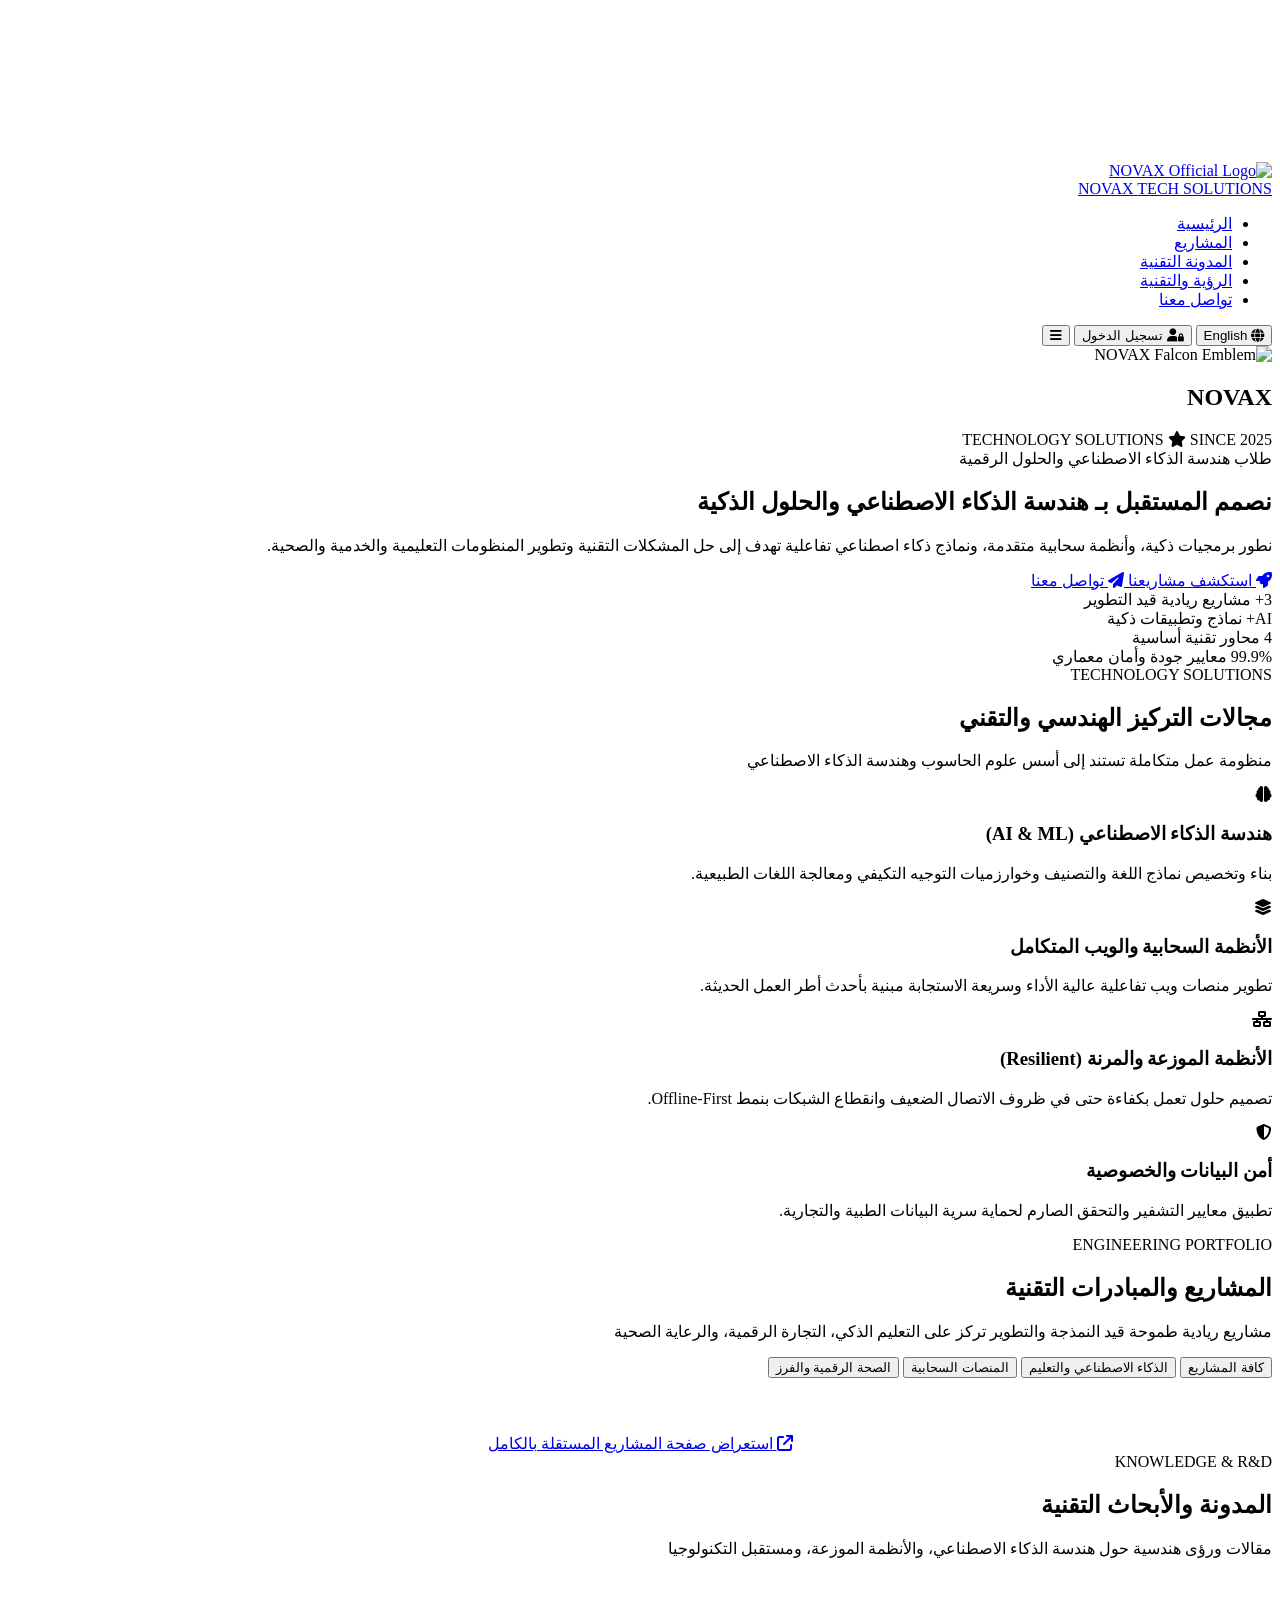
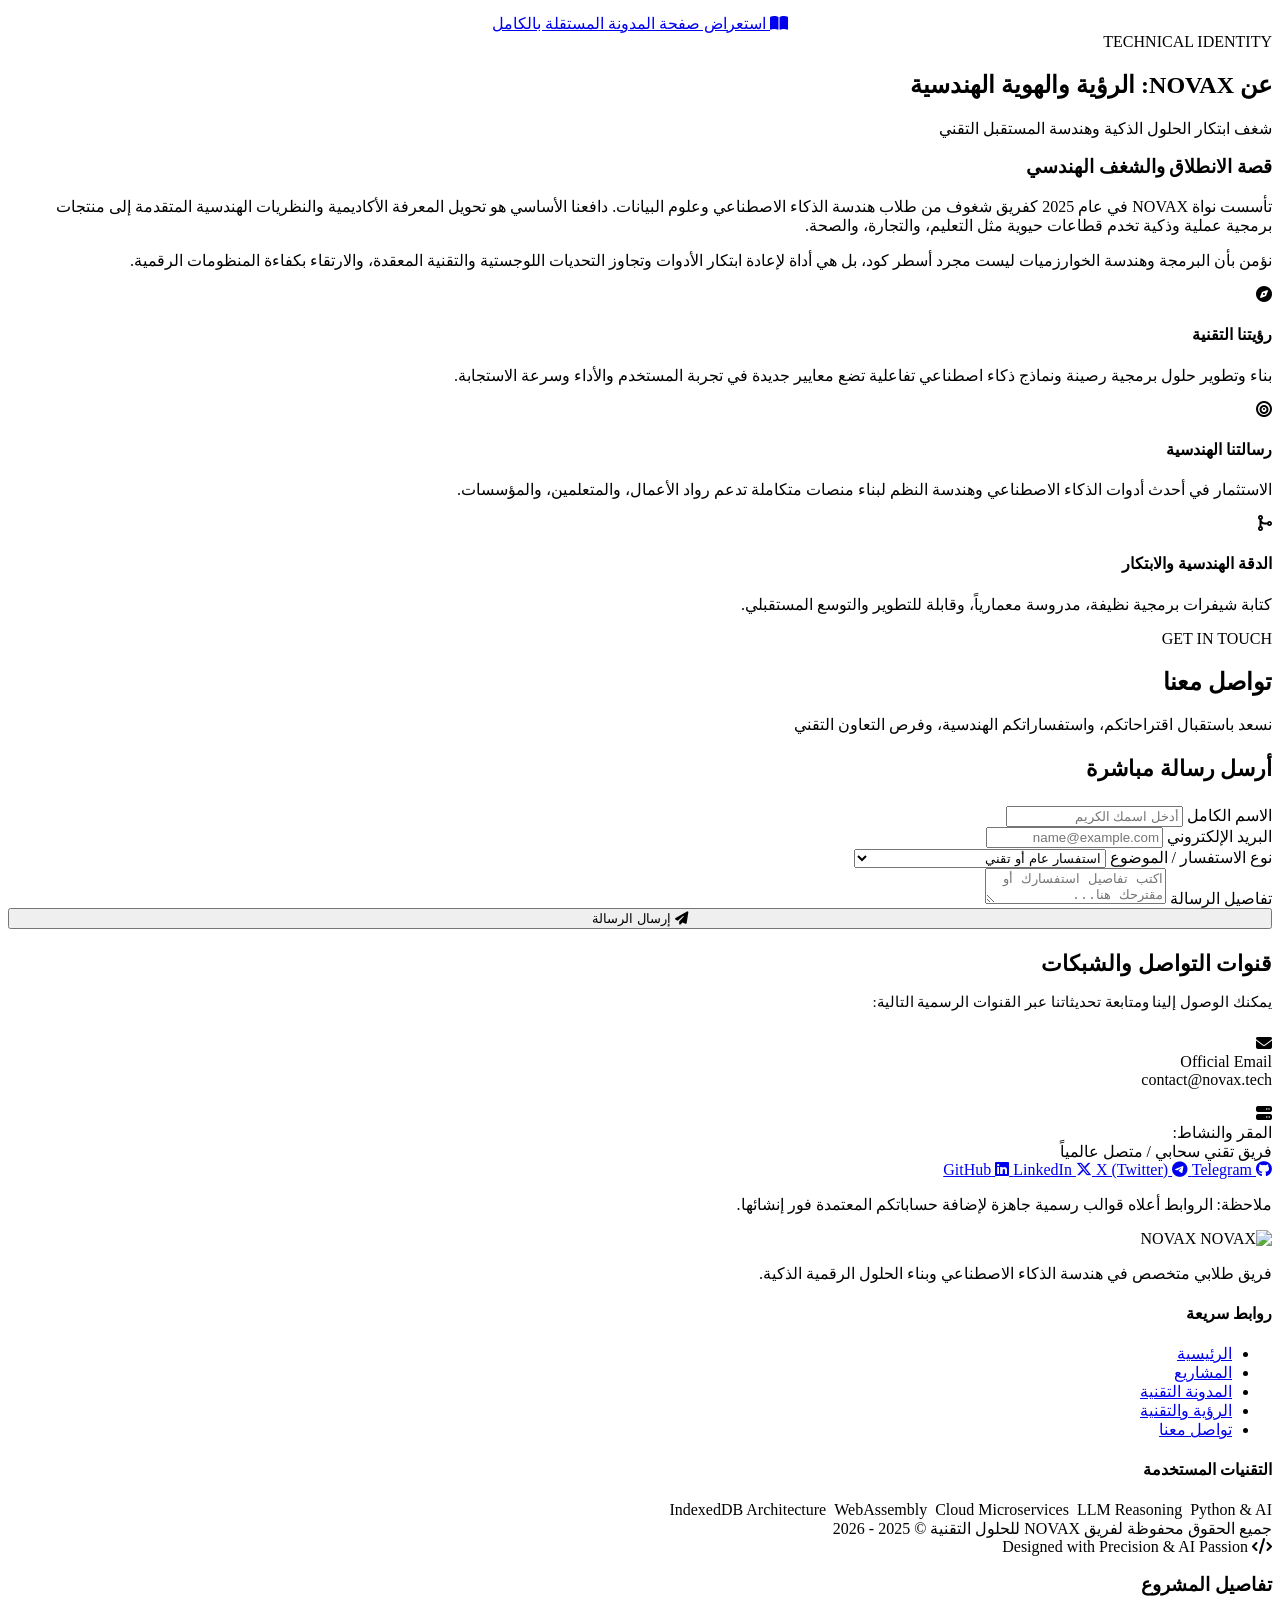
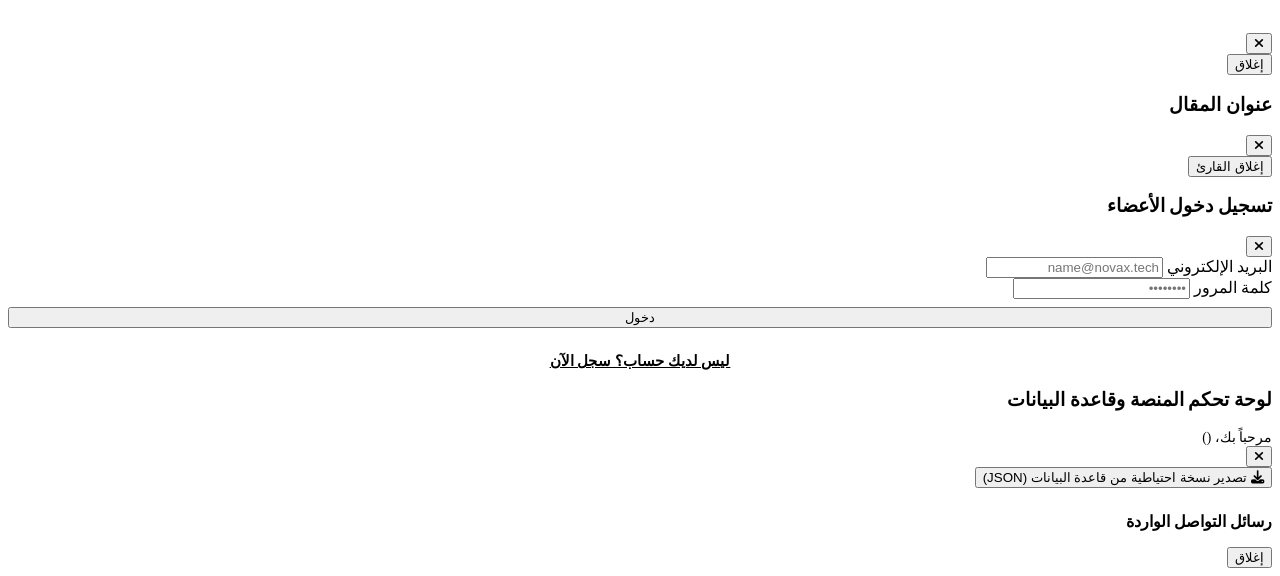
==== index.html @ 7bc02590 "Add files via upload" ====
<!DOCTYPE html>
<html lang="ar" dir="rtl">
<head>
    <meta charset="UTF-8">
    <meta name="viewport" content="width=device-width, initial-scale=1.0">
    <title>NOVAX | Technology Solutions & Artificial Intelligence</title>
    
    <!-- Favicon containing the official NOVAX logo -->
    <link rel="icon" type="image/png" href="assets/images/logo.png">
    <link rel="apple-touch-icon" href="assets/images/logo.png">

    <!-- Google Fonts: Cairo & Inter -->
    <link rel="preconnect" href="https://fonts.googleapis.com">
    <link rel="preconnect" href="https://fonts.gstatic.com" crossorigin>
    <link href="https://fonts.googleapis.com/css2?family=Cairo:wght@300;400;600;700;800;900&family=Inter:wght@400;500;600;700;800&display=swap" rel="stylesheet">

    <!-- FontAwesome 6 Icons -->
    <link rel="stylesheet" href="https://cdnjs.cloudflare.com/ajax/libs/font-awesome/6.5.1/css/all.min.css">

    <!-- Main Stylesheet -->
    <link rel="stylesheet" href="assets/css/style.css">
</head>
<body>

    <!-- Background Interactive Canvas -->
    <canvas id="bgCanvas"></canvas>

    <!-- Ambient Glowing Accents -->
    <div class="ambient-glow glow-red"></div>
    <div class="ambient-glow glow-green"></div>

    <!-- Site Header & Navigation -->
    <header class="site-header">
        <div class="container header-content">
            <!-- Brand Logo & Name -->
            <a href="#home" class="brand-logo-link">
                <img src="assets/images/logo.png" alt="NOVAX Official Logo" class="brand-logo-img">
                <div class="brand-text-block">
                    <span class="brand-main-title">NOVAX</span>
                    <span class="brand-sub-title">TECH SOLUTIONS</span>
                </div>
            </a>

            <!-- Navigation Links -->
            <nav>
                <ul class="main-nav" id="mainNav">
                    <li><a href="index.html" class="nav-link active" data-i18n="nav_home">الرئيسية</a></li>
                    <li><a href="projects.html" class="nav-link" data-i18n="nav_projects">المشاريع</a></li>
                    <li><a href="blog.html" class="nav-link" data-i18n="nav_blog">المدونة التقنية</a></li>
                    <li><a href="about.html" class="nav-link" data-i18n="nav_about">الرؤية والتقنية</a></li>
                    <li><a href="contact.html" class="nav-link" data-i18n="nav_contact">تواصل معنا</a></li>
                </ul>
            </nav>

            <!-- Action Controls (Language Switcher & Auth) -->
            <div class="header-actions">
                <!-- Language Toggle Button -->
                <button id="langToggleBtn" class="lang-toggle-btn" title="Toggle Language / تبديل اللغة">
                    <i class="fa-solid fa-globe"></i>
                    <span id="langToggleText">English</span>
                </button>

                <!-- Dashboard Button (Visible when logged in) -->
                <button id="dashboardNavBtn" class="btn btn-secondary btn-sm" style="display: none;">
                    <i class="fa-solid fa-chart-pie"></i>
                    <span data-i18n="nav_dashboard">لوحة التحكم</span>
                </button>

                <!-- Auth Action Button (Sign In / Logout) -->
                <button id="authActionBtn" class="btn btn-primary btn-sm">
                    <i class="fa-solid fa-user-lock"></i>
                    <span data-i18n="nav_login">تسجيل الدخول</span>
                </button>

                <!-- Mobile Menu Button -->
                <button id="menuToggleBtn" class="menu-toggle-btn" aria-label="Toggle Navigation Menu">
                    <i class="fa-solid fa-bars"></i>
                </button>
            </div>
        </div>
    </header>

    <!-- Main Content -->
    <main>

        <!-- Hero Section (Home) -->
        <section id="home" class="hero-section">
            <div class="container hero-center-box">
                
                <!-- Central Emblem & Brand Identity -->
                <div class="hero-emblem-wrap">
                    <div class="hero-logo-halo"></div>
                    <img src="assets/images/logo.png" alt="NOVAX Falcon Emblem" class="hero-main-logo">
                    <h1 class="hero-centered-brand-title">NOVAX</h1>
                    <div class="hero-centered-brand-sub">
                        <span>TECHNOLOGY SOLUTIONS</span>
                        <i class="fa-solid fa-star star-icon"></i>
                        <span>SINCE 2025</span>
                    </div>
                </div>

                <!-- AI Engineering Tag -->
                <div class="hero-tag-badge">
                    <span class="dot"></span>
                    <span data-i18n="hero_tag">طلاب هندسة الذكاء الاصطناعي والحلول الرقمية</span>
                </div>

                <!-- Main Slogan -->
                <h2 class="hero-heading">
                    <span data-i18n="hero_title_prefix">نصمم المستقبل بـ</span>
                    <span class="highlight-gradient" data-i18n="hero_title_highlight">هندسة الذكاء الاصطناعي</span>
                    <span data-i18n="hero_title_suffix">والحلول الذكية</span>
                </h2>

                <p class="hero-description" data-i18n="hero_desc">
                    نطور برمجيات ذكية، وأنظمة سحابية متقدمة، ونماذج ذكاء اصطناعي تفاعلية تهدف إلى حل المشكلات التقنية وتطوير المنظومات التعليمية والخدمية والصحية.
                </p>

                <!-- Hero CTA Buttons -->
                <div class="hero-cta-group">
                    <a href="#projects" class="btn btn-primary">
                        <i class="fa-solid fa-rocket"></i>
                        <span data-i18n="hero_btn_projects">استكشف مشاريعنا</span>
                    </a>
                    <a href="#contact" class="btn btn-secondary">
                        <i class="fa-solid fa-paper-plane"></i>
                        <span data-i18n="hero_btn_contact">تواصل معنا</span>
                    </a>
                </div>

                <!-- Stats Counter Banner -->
                <div class="stats-banner">
                    <div class="stat-item">
                        <span class="stat-num highlight-red">3+</span>
                        <span class="stat-label" data-i18n="stat_projects">مشاريع ريادية قيد التطوير</span>
                    </div>
                    <div class="stat-item">
                        <span class="stat-num highlight-green">AI+</span>
                        <span class="stat-label" data-i18n="stat_models">نماذج وتطبيقات ذكية</span>
                    </div>
                    <div class="stat-item">
                        <span class="stat-num highlight-gold">4</span>
                        <span class="stat-label" data-i18n="stat_domains">محاور تقنية أساسية</span>
                    </div>
                    <div class="stat-item">
                        <span class="stat-num">99.9%</span>
                        <span class="stat-label" data-i18n="stat_uptime">معايير جودة وأمان معماري</span>
                    </div>
                </div>

            </div>
        </section>

        <!-- Engineering Pillars / Core Competencies -->
        <section class="section section-alt">
            <div class="container">
                <div class="section-header">
                    <span class="section-tag" data-i18n="brand_sub">TECHNOLOGY SOLUTIONS</span>
                    <h2 class="section-title" data-i18n="pillars_title">مجالات التركيز الهندسي والتقني</h2>
                    <p class="section-subtitle" data-i18n="pillars_sub">منظومة عمل متكاملة تستند إلى أسس علوم الحاسوب وهندسة الذكاء الاصطناعي</p>
                </div>

                <div class="pillars-grid">
                    <div class="pillar-card">
                        <div class="pillar-icon-box">
                            <i class="fa-solid fa-brain"></i>
                        </div>
                        <h3 class="pillar-title" data-i18n="pillar_1_title">هندسة الذكاء الاصطناعي (AI & ML)</h3>
                        <p class="pillar-desc" data-i18n="pillar_1_desc">بناء وتخصيص نماذج اللغة والتصنيف وخوارزميات التوجيه التكيفي ومعالجة اللغات الطبيعية.</p>
                    </div>

                    <div class="pillar-card">
                        <div class="pillar-icon-box">
                            <i class="fa-solid fa-layer-group"></i>
                        </div>
                        <h3 class="pillar-title" data-i18n="pillar_2_title">الأنظمة السحابية والويب المتكامل</h3>
                        <p class="pillar-desc" data-i18n="pillar_2_desc">تطوير منصات ويب تفاعلية عالية الأداء وسريعة الاستجابة مبنية بأحدث أطر العمل الحديثة.</p>
                    </div>

                    <div class="pillar-card">
                        <div class="pillar-icon-box">
                            <i class="fa-solid fa-network-wired"></i>
                        </div>
                        <h3 class="pillar-title" data-i18n="pillar_3_title">الأنظمة الموزعة والمرنة (Resilient)</h3>
                        <p class="pillar-desc" data-i18n="pillar_3_desc">تصميم حلول تعمل بكفاءة حتى في ظروف الاتصال الضعيف وانقطاع الشبكات بنمط Offline-First.</p>
                    </div>

                    <div class="pillar-card">
                        <div class="pillar-icon-box">
                            <i class="fa-solid fa-shield-halved"></i>
                        </div>
                        <h3 class="pillar-title" data-i18n="pillar_4_title">أمن البيانات والخصوصية</h3>
                        <p class="pillar-desc" data-i18n="pillar_4_desc">تطبيق معايير التشفير والتحقق الصارم لحماية سرية البيانات الطبية والتجارية.</p>
                    </div>
                </div>
            </div>
        </section>

        <!-- Projects Section -->
        <section id="projects" class="section">
            <div class="container">
                <div class="section-header">
                    <span class="section-tag">ENGINEERING PORTFOLIO</span>
                    <h2 class="section-title" data-i18n="proj_title">المشاريع والمبادرات التقنية</h2>
                    <p class="section-subtitle" data-i18n="proj_sub">مشاريع ريادية طموحة قيد النمذجة والتطوير تركز على التعليم الذكي، التجارة الرقمية، والرعاية الصحية</p>
                </div>

                <!-- Filter Controls -->
                <div class="projects-filter-bar">
                    <button class="filter-btn active" data-filter="all" data-i18n="filter_all">كافة المشاريع</button>
                    <button class="filter-btn" data-filter="ai" data-i18n="filter_ai">الذكاء الاصطناعي والتعليم</button>
                    <button class="filter-btn" data-filter="web" data-i18n="filter_web">المنصات السحابية</button>
                    <button class="filter-btn" data-filter="health" data-i18n="filter_health">الصحة الرقمية والفرز</button>
                </div>

                <!-- Dynamic Projects Grid (Loaded from IndexedDB) -->
                <div class="projects-grid" id="projectsGrid"></div>

                <div style="text-align: center; margin-top: 3.5rem;">
                    <a href="projects.html" class="btn btn-secondary">
                        <i class="fa-solid fa-arrow-up-right-from-square"></i>
                        <span data-i18n="proj_view_all_page">استعراض صفحة المشاريع المستقلة بالكامل</span>
                    </a>
                </div>
            </div>
        </section>

        <!-- Tech Blog & Research Section -->
        <section id="blog" class="section section-alt">
            <div class="container">
                <div class="section-header">
                    <span class="section-tag">KNOWLEDGE & R&D</span>
                    <h2 class="section-title" data-i18n="blog_title">المدونة والأبحاث التقنية</h2>
                    <p class="section-subtitle" data-i18n="blog_sub">مقالات ورؤى هندسية حول هندسة الذكاء الاصطناعي، والأنظمة الموزعة، ومستقبل التكنولوجيا</p>
                </div>

                <!-- Dynamic Blog Grid (Loaded from IndexedDB) -->
                <div class="blog-grid" id="blogGrid"></div>

                <div style="text-align: center; margin-top: 3.5rem;">
                    <a href="blog.html" class="btn btn-secondary">
                        <i class="fa-solid fa-book-open"></i>
                        <span data-i18n="blog_view_all_page">استعراض صفحة المدونة المستقلة بالكامل</span>
                    </a>
                </div>
            </div>
        </section>

        <!-- About Us Section (Strictly Technical Vision & Mission) -->
        <section id="about" class="section">
            <div class="container">
                <div class="section-header">
                    <span class="section-tag">TECHNICAL IDENTITY</span>
                    <h2 class="section-title" data-i18n="about_title">عن NOVAX: الرؤية والهوية الهندسية</h2>
                    <p class="section-subtitle" data-i18n="about_sub">شغف ابتكار الحلول الذكية وهندسة المستقبل التقني</p>
                </div>

                <div class="about-split">
                    <!-- Left: Story & Genesis -->
                    <div class="about-story-box">
                        <h3 class="about-story-title" data-i18n="about_story_title">قصة الانطلاق والشغف الهندسي</h3>
                        <p class="about-story-text" data-i18n="about_story_p1">
                            تأسست نواة NOVAX في عام 2025 كفريق شغوف من طلاب هندسة الذكاء الاصطناعي وعلوم البيانات. دافعنا الأساسي هو تحويل المعرفة الأكاديمية والنظريات الهندسية المتقدمة إلى منتجات برمجية عملية وذكية تخدم قطاعات حيوية مثل التعليم، والتجارة، والصحة.
                        </p>
                        <p class="about-story-text" data-i18n="about_story_p2">
                            نؤمن بأن البرمجة وهندسة الخوارزميات ليست مجرد أسطر كود، بل هي أداة لإعادة ابتكار الأدوات وتجاوز التحديات اللوجستية والتقنية المعقدة، والارتقاء بكفاءة المنظومات الرقمية.
                        </p>
                    </div>

                    <!-- Right: Vision, Mission & Values -->
                    <div class="about-cards-box">
                        <div class="about-feature-row">
                            <div class="about-feature-icon">
                                <i class="fa-solid fa-compass"></i>
                            </div>
                            <div class="about-feature-content">
                                <h4 data-i18n="about_vision_title">رؤيتنا التقنية</h4>
                                <p data-i18n="about_vision_desc">بناء وتطوير حلول برمجية رصينة ونماذج ذكاء اصطناعي تفاعلية تضع معايير جديدة في تجربة المستخدم والأداء وسرعة الاستجابة.</p>
                            </div>
                        </div>

                        <div class="about-feature-row">
                            <div class="about-feature-icon">
                                <i class="fa-solid fa-bullseye"></i>
                            </div>
                            <div class="about-feature-content">
                                <h4 data-i18n="about_mission_title">رسالتنا الهندسية</h4>
                                <p data-i18n="about_mission_desc">الاستثمار في أحدث أدوات الذكاء الاصطناعي وهندسة النظم لبناء منصات متكاملة تدعم رواد الأعمال، والمتعلمين، والمؤسسات.</p>
                            </div>
                        </div>

                        <div class="about-feature-row">
                            <div class="about-feature-icon">
                                <i class="fa-solid fa-code-merge"></i>
                            </div>
                            <div class="about-feature-content">
                                <h4 data-i18n="val_1_title">الدقة الهندسية والابتكار</h4>
                                <p data-i18n="val_1_desc">كتابة شيفرات برمجية نظيفة، مدروسة معمارياً، وقابلة للتطوير والتوسع المستقبلي.</p>
                            </div>
                        </div>
                    </div>
                </div>
            </div>
        </section>

        <!-- Contact Us Section -->
        <section id="contact" class="section section-alt">
            <div class="container">
                <div class="section-header">
                    <span class="section-tag">GET IN TOUCH</span>
                    <h2 class="section-title" data-i18n="contact_title">تواصل معنا</h2>
                    <p class="section-subtitle" data-i18n="contact_sub">نسعد باستقبال اقتراحاتكم، واستفساراتكم الهندسية، وفرص التعاون التقني</p>
                </div>

                <div class="contact-grid">
                    <!-- Contact Form Card -->
                    <div class="contact-card">
                        <h3 style="font-size: 1.35rem; margin-bottom: 1.5rem;" data-i18n="contact_form_title">أرسل رسالة مباشرة</h3>
                        <form id="contactForm">
                            <div class="form-group">
                                <label for="contactName" class="form-label" data-i18n="contact_name_label">الاسم الكامل</label>
                                <input type="text" id="contactName" class="form-control" data-i18n-ph="contact_name_ph" placeholder="أدخل اسمك الكريم" required>
                            </div>

                            <div class="form-group">
                                <label for="contactEmail" class="form-label" data-i18n="contact_email_label">البريد الإلكتروني</label>
                                <input type="email" id="contactEmail" class="form-control" data-i18n-ph="contact_email_ph" placeholder="name@example.com" required>
                            </div>

                            <div class="form-group">
                                <label for="contactSubject" class="form-label" data-i18n="contact_subject_label">نوع الاستفسار / الموضوع</label>
                                <select id="contactSubject" class="form-control">
                                    <option value="General Technical Inquiry" data-i18n="contact_sub_opt_general">استفسار عام أو تقني</option>
                                    <option value="Collaboration or Partnership" data-i18n="contact_sub_opt_collab">اقتراح تعاون أو شراكة برمجية</option>
                                    <option value="Project Inquiry" data-i18n="contact_sub_opt_project">استفسار بخصوص أحد المشاريع المعروضة</option>
                                </select>
                            </div>

                            <div class="form-group">
                                <label for="contactMessage" class="form-label" data-i18n="contact_msg_label">تفاصيل الرسالة</label>
                                <textarea id="contactMessage" class="form-control" data-i18n-ph="contact_msg_ph" placeholder="اكتب تفاصيل استفسارك أو مقترحك هنا..." required></textarea>
                            </div>

                            <button type="submit" class="btn btn-primary" style="width: 100%;">
                                <i class="fa-solid fa-paper-plane"></i>
                                <span data-i18n="contact_btn_send">إرسال الرسالة</span>
                            </button>
                        </form>
                    </div>

                    <!-- Contact Details & Social Hub -->
                    <div class="contact-info-panel">
                        <div class="contact-card">
                            <h3 style="font-size: 1.35rem; margin-bottom: 1rem;" data-i18n="contact_info_title">قنوات التواصل والشبكات</h3>
                            <p style="font-size: 0.95rem; color: var(--color-text-sub); margin-bottom: 1.5rem;" data-i18n="contact_info_desc">
                                يمكنك الوصول إلينا ومتابعة تحديثاتنا عبر القنوات الرسمية التالية:
                            </p>

                            <div style="display: flex; flex-direction: column; gap: 1rem;">
                                <div class="contact-detail-card">
                                    <div class="contact-icon"><i class="fa-solid fa-envelope"></i></div>
                                    <div>
                                        <div class="contact-detail-title">Official Email</div>
                                        <div class="contact-detail-val" data-i18n="contact_email_val">contact@novax.tech</div>
                                    </div>
                                </div>

                                <div class="contact-detail-card">
                                    <div class="contact-icon"><i class="fa-solid fa-server"></i></div>
                                    <div>
                                        <div class="contact-detail-title" data-i18n="contact_loc_label">المقر والنشاط:</div>
                                        <div class="contact-detail-val" data-i18n="contact_loc_val">فريق تقني سحابي / متصل عالمياً</div>
                                    </div>
                                </div>
                            </div>

                            <!-- Social Links Placeholders (Easy for user to edit) -->
                            <div class="social-links-grid">
                                <!-- GitHub Link Placeholder -->
                                <a href="https://github.com" target="_blank" rel="noopener noreferrer" class="social-btn">
                                    <i class="fa-brands fa-github"></i>
                                    <span>GitHub</span>
                                </a>

                                <!-- LinkedIn Link Placeholder -->
                                <a href="https://linkedin.com" target="_blank" rel="noopener noreferrer" class="social-btn">
                                    <i class="fa-brands fa-linkedin"></i>
                                    <span>LinkedIn</span>
                                </a>

                                <!-- X / Twitter Placeholder -->
                                <a href="https://x.com" target="_blank" rel="noopener noreferrer" class="social-btn">
                                    <i class="fa-brands fa-x-twitter"></i>
                                    <span>X (Twitter)</span>
                                </a>

                                <!-- Telegram Placeholder -->
                                <a href="https://telegram.org" target="_blank" rel="noopener noreferrer" class="social-btn">
                                    <i class="fa-brands fa-telegram"></i>
                                    <span>Telegram</span>
                                </a>
                            </div>

                            <p class="social-note-text" data-i18n="contact_social_note">
                                ملاحظة: الروابط أعلاه قوالب رسمية جاهزة لإضافة حساباتكم المعتمدة فور إنشائها.
                            </p>
                        </div>
                    </div>
                </div>
            </div>
        </section>

    </main>

    <!-- Footer -->
    <footer class="site-footer">
        <div class="container">
            <div class="footer-top">
                <div class="footer-brand">
                    <div class="footer-logo-row">
                        <img src="assets/images/logo.png" alt="NOVAX" class="footer-logo-img">
                        <span class="brand-main-title">NOVAX</span>
                    </div>
                    <p class="footer-desc" data-i18n="footer_desc">
                        فريق طلابي متخصص في هندسة الذكاء الاصطناعي وبناء الحلول الرقمية الذكية.
                    </p>
                </div>

                <div class="footer-col">
                    <h4 data-i18n="footer_quick_links">روابط سريعة</h4>
                    <ul class="footer-nav-list">
                        <li><a href="index.html" data-i18n="nav_home">الرئيسية</a></li>
                        <li><a href="projects.html" data-i18n="nav_projects">المشاريع</a></li>
                        <li><a href="blog.html" data-i18n="nav_blog">المدونة التقنية</a></li>
                        <li><a href="about.html" data-i18n="nav_about">الرؤية والتقنية</a></li>
                        <li><a href="contact.html" data-i18n="nav_contact">تواصل معنا</a></li>
                    </ul>
                </div>

                <div class="footer-col">
                    <h4 data-i18n="footer_tech_stack">التقنيات المستخدمة</h4>
                    <div style="display: flex; flex-wrap: wrap; gap: 0.5rem; margin-top: 0.5rem;">
                        <span class="tech-tag">Python & AI</span>
                        <span class="tech-tag">LLM Reasoning</span>
                        <span class="tech-tag">Cloud Microservices</span>
                        <span class="tech-tag">WebAssembly</span>
                        <span class="tech-tag">IndexedDB Architecture</span>
                    </div>
                </div>
            </div>

            <div class="footer-bottom">
                <div data-i18n="footer_rights">جميع الحقوق محفوظة لفريق NOVAX للحلول التقنية © 2025 - 2026</div>
                <div class="footer-badge-tag">
                    <i class="fa-solid fa-code"></i>
                    <span data-i18n="footer_badge">Designed with Precision & AI Passion</span>
                </div>
            </div>
        </div>
    </footer>

    <!-- ==========================================================================
         Modals Container
         ========================================================================== -->

    <!-- 1. Project Details Modal -->
    <div id="projectModal" class="modal-overlay">
        <div class="modal-dialog modal-lg">
            <div class="modal-header">
                <div>
                    <h3 class="modal-title" id="modalProjTitle">تفاصيل المشروع</h3>
                    <span id="modalProjStatus" class="project-status-tag" style="margin-top: 0.4rem; display: inline-block;"></span>
                </div>
                <button class="modal-close-btn" aria-label="Close Modal"><i class="fa-solid fa-xmark"></i></button>
            </div>
            <div class="modal-body" id="modalProjBody"></div>
            <div class="modal-footer" style="justify-content: space-between;">
                <div id="modalProjStack" style="display: flex; flex-wrap: wrap; gap: 0.4rem;"></div>
                <button class="btn btn-secondary btn-sm modal-dismiss-btn" data-i18n="proj_modal_close">إغلاق</button>
            </div>
        </div>
    </div>

    <!-- 2. Blog Reader Modal -->
    <div id="blogModal" class="modal-overlay">
        <div class="modal-dialog modal-lg">
            <div class="modal-header">
                <div>
                    <h3 class="modal-title" id="modalBlogTitle">عنوان المقال</h3>
                    <div id="modalBlogMeta" style="font-size: 0.85rem; color: var(--color-gold); margin-top: 0.35rem;"></div>
                </div>
                <button class="modal-close-btn" aria-label="Close Modal"><i class="fa-solid fa-xmark"></i></button>
            </div>
            <div class="modal-body" id="modalBlogBody"></div>
            <div class="modal-footer">
                <button class="btn btn-secondary btn-sm modal-dismiss-btn" data-i18n="blog_modal_close">إغلاق القارئ</button>
            </div>
        </div>
    </div>

    <!-- 3. Authentication Modal (Login / Sign Up) -->
    <div id="authModal" class="modal-overlay">
        <div class="modal-dialog">
            <div class="modal-header">
                <h3 class="modal-title" id="authModalTitle" data-i18n="auth_modal_title_login">تسجيل دخول الأعضاء</h3>
                <button class="modal-close-btn" aria-label="Close Modal"><i class="fa-solid fa-xmark"></i></button>
            </div>
            <div class="modal-body">
                <form id="authForm">
                    <div class="form-group reg-only" style="display: none;">
                        <label for="authName" class="form-label" data-i18n="auth_name">الاسم الكامل</label>
                        <input type="text" id="authName" class="form-control" placeholder="أدخل اسمك">
                    </div>

                    <div class="form-group reg-only" style="display: none;">
                        <label for="authRole" class="form-label" data-i18n="auth_role">التخصص / الدور</label>
                        <input type="text" id="authRole" class="form-control" placeholder="طالب هندسة ذكاء اصطناعي">
                    </div>

                    <div class="form-group">
                        <label for="authEmail" class="form-label" data-i18n="auth_email">البريد الإلكتروني</label>
                        <input type="email" id="authEmail" class="form-control" placeholder="name@novax.tech" required>
                    </div>

                    <div class="form-group">
                        <label for="authPassword" class="form-label" data-i18n="auth_pass">كلمة المرور</label>
                        <input type="password" id="authPassword" class="form-control" placeholder="••••••••" required>
                    </div>

                    <button type="submit" id="authSubmitBtn" class="btn btn-primary" style="width: 100%; margin-top: 0.5rem;" data-i18n="auth_btn_login">
                        دخول
                    </button>
                </form>

                <div style="text-align: center; margin-top: 1.5rem; font-size: 0.92rem;">
                    <a href="#" id="authSwitchBtn" style="color: var(--color-green); font-weight: 700;" data-i18n="auth_no_account">
                        ليس لديك حساب؟ سجل الآن
                    </a>
                </div>
            </div>
        </div>
    </div>

    <!-- 4. Dashboard Modal (Local Database Management) -->
    <div id="dashboardModal" class="modal-overlay">
        <div class="modal-dialog modal-lg">
            <div class="modal-header">
                <div>
                    <h3 class="modal-title" data-i18n="dash_title">لوحة تحكم المنصة وقاعدة البيانات</h3>
                    <div style="font-size: 0.85rem; color: var(--color-text-muted); margin-top: 0.2rem;">
                        <span data-i18n="dash_welcome">مرحباً بك،</span> <strong id="dashUserName" class="highlight-green"></strong> (<span id="dashUserRole"></span>)
                    </div>
                </div>
                <button class="modal-close-btn" aria-label="Close Modal"><i class="fa-solid fa-xmark"></i></button>
            </div>
            <div class="modal-body">
                <div style="display: flex; gap: 1rem; margin-bottom: 1.5rem; flex-wrap: wrap;">
                    <button id="exportDbBtn" class="btn btn-accent btn-sm">
                        <i class="fa-solid fa-download"></i>
                        <span data-i18n="dash_export_btn">تصدير نسخة احتياطية من قاعدة البيانات (JSON)</span>
                    </button>
                </div>

                <h4 style="margin-bottom: 1rem; color: var(--color-white);" data-i18n="dash_tab_messages">رسائل التواصل الواردة</h4>
                <div id="dashMessagesList" style="max-height: 350px; overflow-y: auto;"></div>
            </div>
            <div class="modal-footer">
                <button class="btn btn-secondary btn-sm modal-dismiss-btn" data-i18n="proj_modal_close">إغلاق</button>
            </div>
        </div>
    </div>

    <!-- Floating Toast Container -->
    <div id="toastContainer" class="toast-container"></div>

    <!-- Core Scripts -->
    <script src="assets/js/db.js"></script>
    <script src="assets/js/i18n.js"></script>
    <script src="assets/js/canvas.js"></script>
    <script src="assets/js/main.js"></script>
</body>
</html>
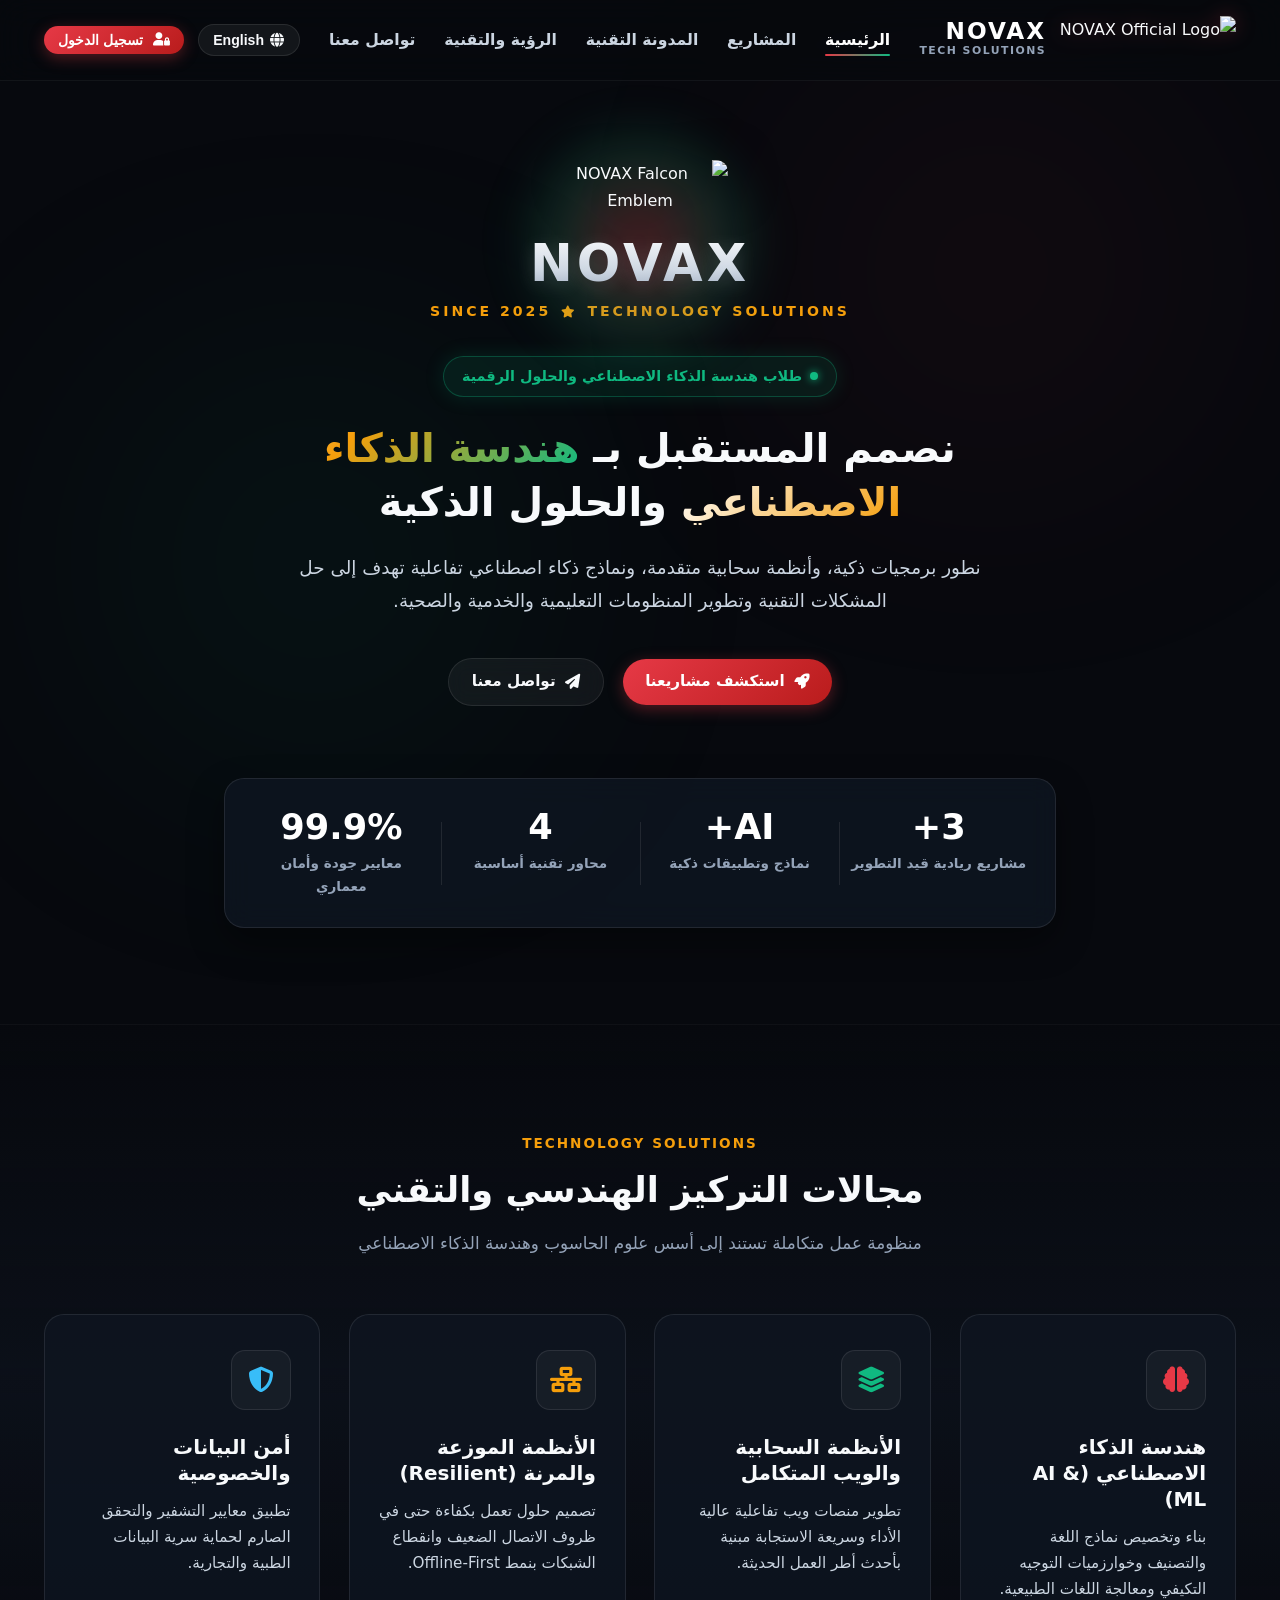
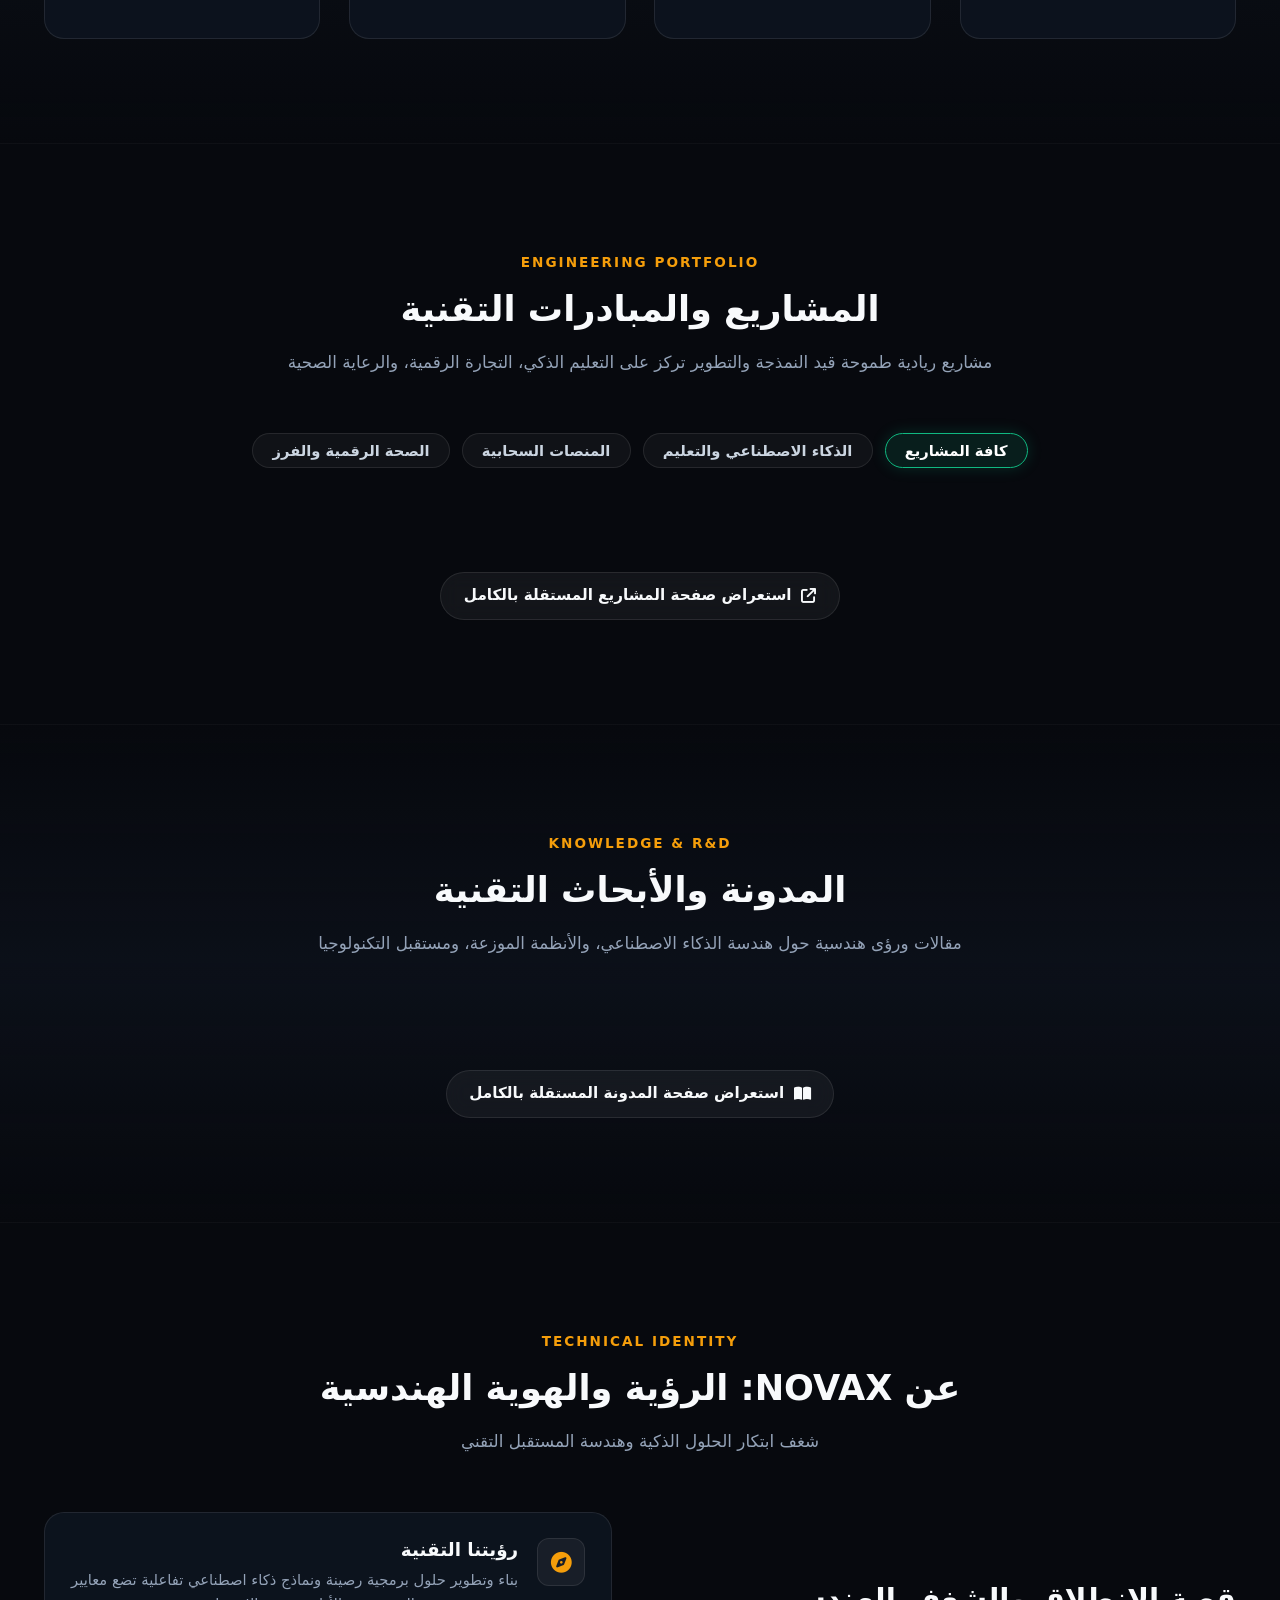
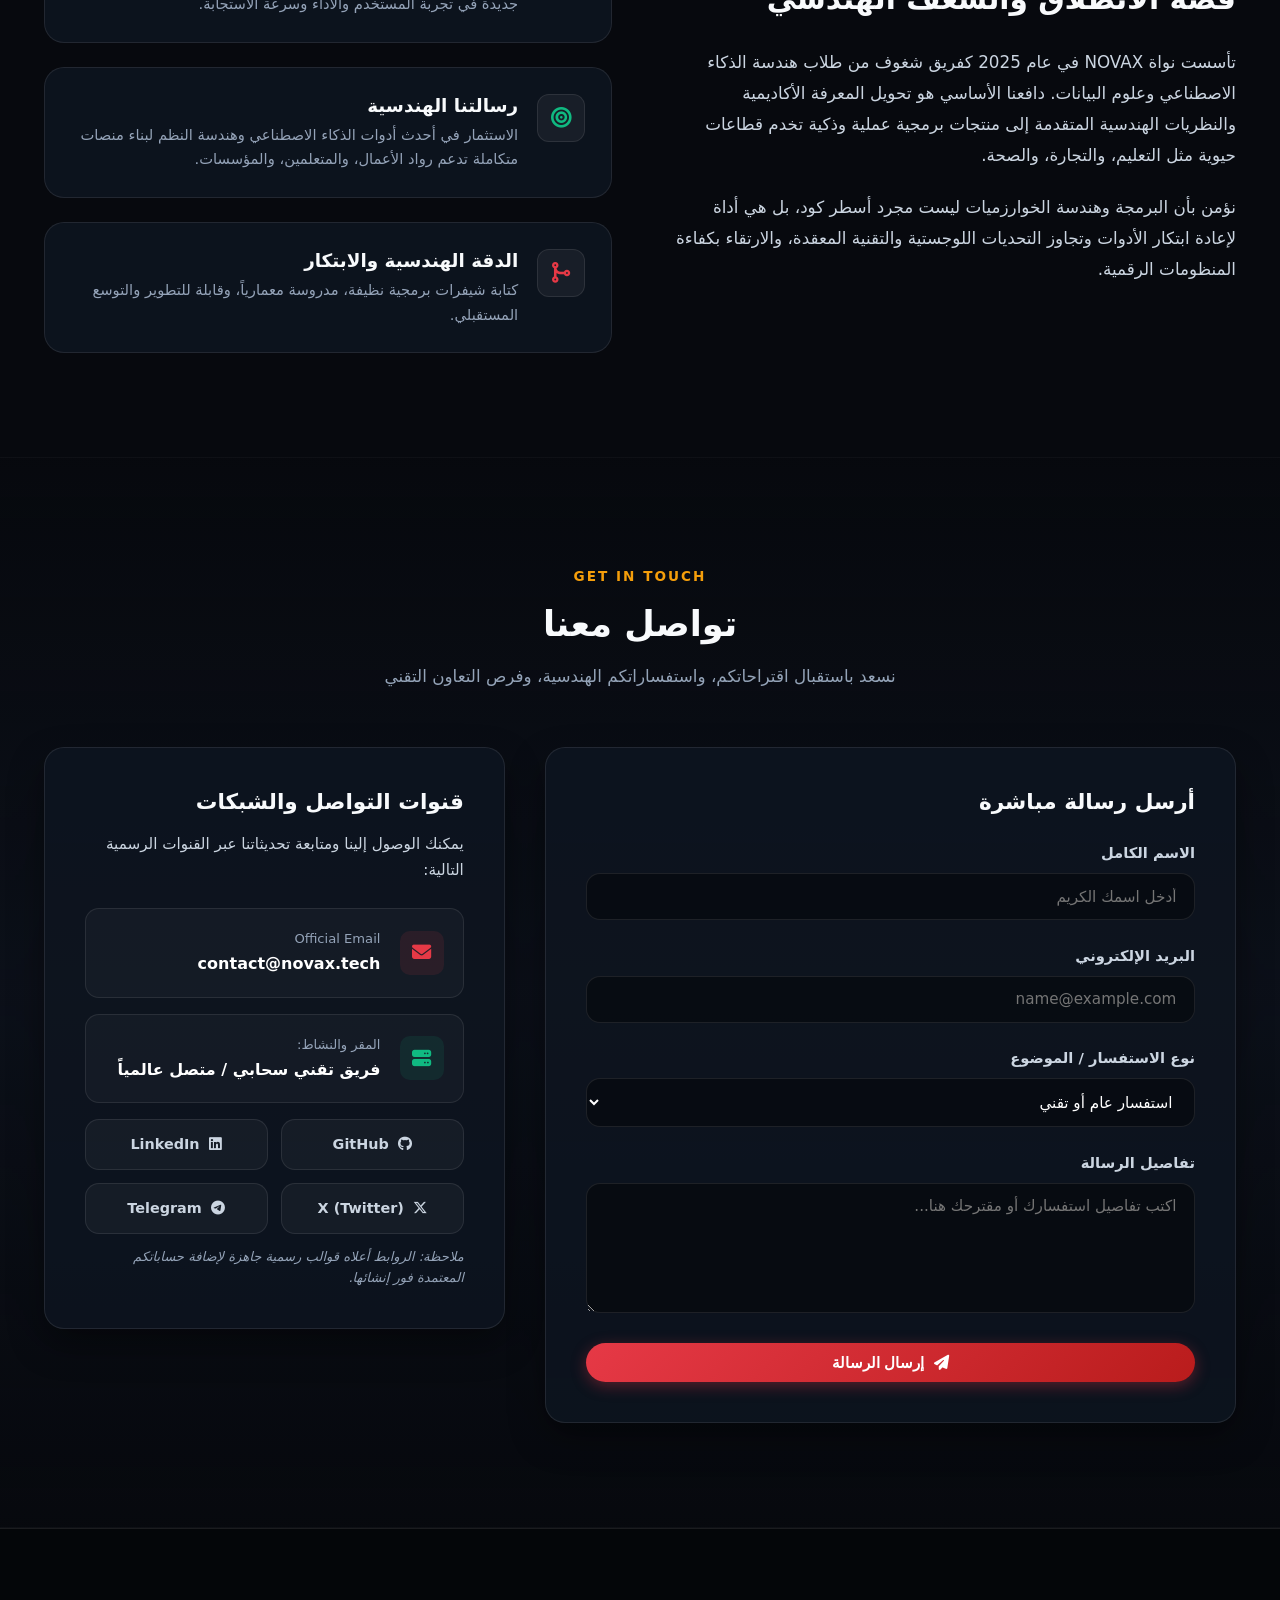
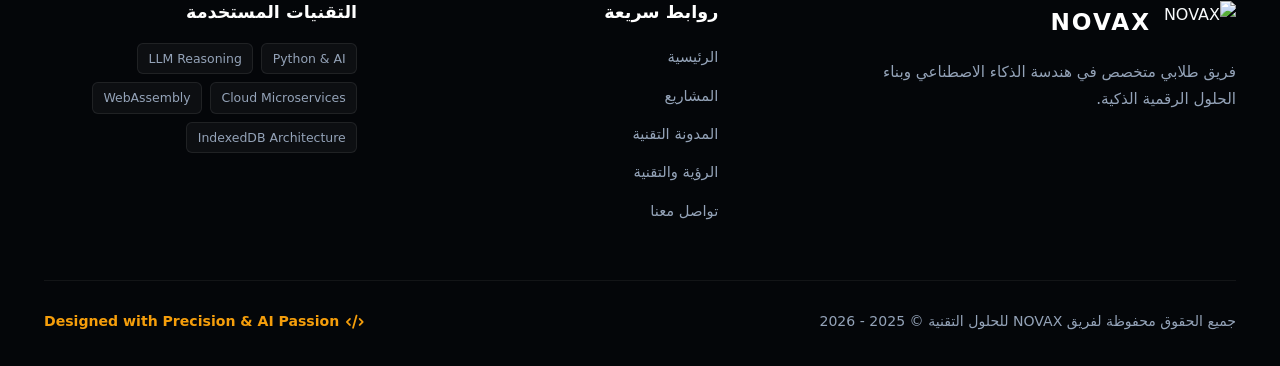
==== commit 9f1c2650: "Update index.html" ====
--- a/index.html
+++ b/index.html
@@ -18,7 +18,7 @@
     <link rel="stylesheet" href="https://cdnjs.cloudflare.com/ajax/libs/font-awesome/6.5.1/css/all.min.css">
 
     <!-- Main Stylesheet -->
-    <link rel="stylesheet" href="assets/css/style.css">
+    <link rel="stylesheet" href="style.css">
 </head>
 <body>
 
--- a/style.css
+++ b/style.css
@@ -0,0 +1,1430 @@
+/* ==========================================================================
+   NOVAX Technology Solutions - Official Stylesheet
+   Color Identity: Deep Obsidian (#07090e), Falcon Red (#e63946),
+   Emerald Green (#10b981), Pure White (#ffffff), Gold Star (#f59e0b)
+   ========================================================================== */
+
+:root {
+    --bg-dark: #07090e;
+    --bg-secondary: #0d121c;
+    --bg-card: rgba(15, 22, 34, 0.78);
+    --bg-card-hover: rgba(22, 32, 50, 0.9);
+    --border-color: rgba(255, 255, 255, 0.09);
+    --border-focus: rgba(16, 185, 129, 0.5);
+
+    --color-red: #e63946;
+    --color-red-glow: rgba(230, 57, 70, 0.35);
+    --color-green: #10b981;
+    --color-green-glow: rgba(16, 185, 129, 0.35);
+    --color-gold: #f59e0b;
+    --color-gold-glow: rgba(245, 158, 11, 0.3);
+    --color-white: #f8fafc;
+    --color-text-muted: #94a3b8;
+    --color-text-sub: #cbd5e1;
+
+    --font-main: 'Cairo', system-ui, -apple-system, BlinkMacSystemFont, 'Segoe UI', Roboto, sans-serif;
+    --transition-smooth: all 0.3s cubic-bezier(0.4, 0, 0.2, 1);
+    --radius-md: 14px;
+    --radius-lg: 20px;
+    --radius-full: 9999px;
+}
+
+/* Reset & Base Styles */
+* {
+    margin: 0;
+    padding: 0;
+    box-sizing: border-box;
+}
+
+html {
+    scroll-behavior: smooth;
+    font-size: 16px;
+}
+
+body {
+    background-color: var(--bg-dark);
+    color: var(--color-white);
+    font-family: var(--font-main);
+    line-height: 1.7;
+    overflow-x: hidden;
+    position: relative;
+    min-height: 100vh;
+}
+
+/* Background Canvas */
+#bgCanvas {
+    position: fixed;
+    top: 0;
+    left: 0;
+    width: 100vw;
+    height: 100vh;
+    z-index: 0;
+    pointer-events: none;
+    opacity: 0.65;
+}
+
+/* Ambient Radial Glows */
+.ambient-glow {
+    position: fixed;
+    border-radius: 50%;
+    filter: blur(140px);
+    pointer-events: none;
+    z-index: 0;
+    opacity: 0.18;
+}
+
+.glow-red {
+    top: 5%;
+    right: 5%;
+    width: 450px;
+    height: 450px;
+    background: radial-gradient(circle, var(--color-red) 0%, transparent 70%);
+}
+
+.glow-green {
+    bottom: 10%;
+    left: 5%;
+    width: 500px;
+    height: 500px;
+    background: radial-gradient(circle, var(--color-green) 0%, transparent 70%);
+}
+
+/* Container */
+.container {
+    width: 100%;
+    max-width: 1240px;
+    margin: 0 auto;
+    padding: 0 1.5rem;
+    position: relative;
+    z-index: 1;
+}
+
+/* Typography Utilities */
+h1, h2, h3, h4, h5, h6 {
+    color: var(--color-white);
+    font-weight: 700;
+    line-height: 1.3;
+}
+
+a {
+    color: inherit;
+    text-decoration: none;
+    transition: var(--transition-smooth);
+}
+
+.highlight-gradient {
+    background: linear-gradient(135deg, #ffffff 0%, var(--color-gold) 50%, var(--color-green) 100%);
+    -webkit-background-clip: text;
+    -webkit-text-fill-color: transparent;
+}
+
+.highlight-red {
+    color: var(--color-red);
+}
+
+.highlight-green {
+    color: var(--color-green);
+}
+
+.highlight-gold {
+    color: var(--color-gold);
+}
+
+/* ==========================================================================
+   Header & Navigation
+   ========================================================================== */
+.site-header {
+    position: fixed;
+    top: 0;
+    left: 0;
+    width: 100%;
+    z-index: 100;
+    transition: var(--transition-smooth);
+    padding: 1rem 0;
+    background: rgba(7, 9, 14, 0.7);
+    backdrop-filter: blur(16px);
+    border-bottom: 1px solid rgba(255, 255, 255, 0.05);
+}
+
+.site-header.scrolled {
+    padding: 0.65rem 0;
+    background: rgba(7, 9, 14, 0.92);
+    border-bottom: 1px solid var(--border-color);
+    box-shadow: 0 10px 30px rgba(0, 0, 0, 0.5);
+}
+
+.header-content {
+    display: flex;
+    align-items: center;
+    justify-content: space-between;
+}
+
+/* Logo Styling */
+.brand-logo-link {
+    display: flex;
+    align-items: center;
+    gap: 0.85rem;
+    text-decoration: none;
+}
+
+.brand-logo-img {
+    height: 48px;
+    width: auto;
+    object-fit: contain;
+    border-radius: 8px;
+    filter: drop-shadow(0 0 10px rgba(230, 57, 70, 0.3));
+    transition: var(--transition-smooth);
+}
+
+.brand-logo-link:hover .brand-logo-img {
+    transform: scale(1.05);
+    filter: drop-shadow(0 0 15px rgba(16, 185, 129, 0.5));
+}
+
+.brand-text-block {
+    display: flex;
+    flex-direction: column;
+}
+
+.brand-main-title {
+    font-size: 1.45rem;
+    font-weight: 900;
+    letter-spacing: 2px;
+    color: #ffffff;
+    line-height: 1;
+}
+
+.brand-sub-title {
+    font-size: 0.68rem;
+    letter-spacing: 1.5px;
+    color: var(--color-text-muted);
+    font-weight: 600;
+    text-transform: uppercase;
+}
+
+/* Navigation Links */
+.main-nav {
+    display: flex;
+    align-items: center;
+    gap: 1.8rem;
+    list-style: none;
+}
+
+.nav-link {
+    font-size: 0.98rem;
+    font-weight: 600;
+    color: var(--color-text-sub);
+    position: relative;
+    padding: 0.4rem 0;
+}
+
+.nav-link:hover,
+.nav-link.active {
+    color: #ffffff;
+}
+
+.nav-link::after {
+    content: '';
+    position: absolute;
+    bottom: 0;
+    left: 0;
+    width: 0%;
+    height: 2px;
+    background: linear-gradient(90deg, var(--color-red), var(--color-green));
+    transition: var(--transition-smooth);
+    border-radius: 2px;
+}
+
+[dir="rtl"] .nav-link::after {
+    left: auto;
+    right: 0;
+}
+
+.nav-link:hover::after,
+.nav-link.active::after {
+    width: 100%;
+}
+
+/* Header Action Controls */
+.header-actions {
+    display: flex;
+    align-items: center;
+    gap: 0.85rem;
+}
+
+/* Language Toggle Button */
+.lang-toggle-btn {
+    background: rgba(255, 255, 255, 0.06);
+    border: 1px solid var(--border-color);
+    color: var(--color-white);
+    padding: 0.45rem 0.9rem;
+    border-radius: var(--radius-full);
+    font-size: 0.88rem;
+    font-weight: 700;
+    cursor: pointer;
+    display: flex;
+    align-items: center;
+    gap: 0.4rem;
+    transition: var(--transition-smooth);
+}
+
+.lang-toggle-btn:hover {
+    background: rgba(255, 255, 255, 0.12);
+    border-color: var(--color-gold);
+    color: var(--color-gold);
+    transform: translateY(-1px);
+}
+
+/* Buttons */
+.btn {
+    display: inline-flex;
+    align-items: center;
+    justify-content: center;
+    gap: 0.6rem;
+    padding: 0.65rem 1.4rem;
+    border-radius: var(--radius-full);
+    font-size: 0.95rem;
+    font-weight: 700;
+    cursor: pointer;
+    transition: var(--transition-smooth);
+    border: none;
+    outline: none;
+    text-align: center;
+}
+
+.btn-primary {
+    background: linear-gradient(135deg, var(--color-red) 0%, #b91c1c 100%);
+    color: #ffffff;
+    box-shadow: 0 4px 15px var(--color-red-glow);
+}
+
+.btn-primary:hover {
+    background: linear-gradient(135deg, #ef4444 0%, var(--color-red) 100%);
+    box-shadow: 0 6px 22px rgba(230, 57, 70, 0.55);
+    transform: translateY(-2px);
+}
+
+.btn-secondary {
+    background: rgba(255, 255, 255, 0.05);
+    color: var(--color-white);
+    border: 1px solid var(--border-color);
+    backdrop-filter: blur(10px);
+}
+
+.btn-secondary:hover {
+    background: rgba(16, 185, 129, 0.1);
+    border-color: var(--color-green);
+    color: var(--color-green);
+    box-shadow: 0 4px 18px var(--color-green-glow);
+    transform: translateY(-2px);
+}
+
+.btn-accent {
+    background: linear-gradient(135deg, var(--color-green) 0%, #047857 100%);
+    color: #ffffff;
+    box-shadow: 0 4px 15px var(--color-green-glow);
+}
+
+.btn-accent:hover {
+    background: linear-gradient(135deg, #34d399 0%, var(--color-green) 100%);
+    box-shadow: 0 6px 22px rgba(16, 185, 129, 0.55);
+    transform: translateY(-2px);
+}
+
+.btn-sm {
+    padding: 0.4rem 0.9rem;
+    font-size: 0.85rem;
+}
+
+/* Mobile Toggle */
+.menu-toggle-btn {
+    display: none;
+    background: transparent;
+    border: none;
+    color: var(--color-white);
+    font-size: 1.4rem;
+    cursor: pointer;
+    padding: 0.4rem;
+}
+
+/* ==========================================================================
+   Hero Section
+   ========================================================================== */
+.hero-section {
+    padding-top: 10rem;
+    padding-bottom: 6rem;
+    min-height: 90vh;
+    display: flex;
+    align-items: center;
+    position: relative;
+    text-align: center;
+}
+
+.hero-center-box {
+    max-width: 880px;
+    margin: 0 auto;
+    display: flex;
+    flex-direction: column;
+    align-items: center;
+}
+
+/* Hero Central Emblem & Company Name */
+.hero-emblem-wrap {
+    position: relative;
+    margin-bottom: 2rem;
+    display: flex;
+    flex-direction: column;
+    align-items: center;
+}
+
+.hero-logo-halo {
+    position: absolute;
+    top: 50%;
+    left: 50%;
+    transform: translate(-50%, -50%);
+    width: 220px;
+    height: 220px;
+    border-radius: 50%;
+    background: radial-gradient(circle, rgba(230, 57, 70, 0.35) 0%, rgba(16, 185, 129, 0.2) 60%, transparent 80%);
+    filter: blur(25px);
+    animation: pulseHalo 4s ease-in-out infinite alternate;
+}
+
+@keyframes pulseHalo {
+    0% { transform: translate(-50%, -50%) scale(0.9); opacity: 0.6; }
+    100% { transform: translate(-50%, -50%) scale(1.15); opacity: 0.95; }
+}
+
+.hero-main-logo {
+    width: 175px;
+    height: auto;
+    object-fit: contain;
+    position: relative;
+    z-index: 2;
+    filter: drop-shadow(0 10px 25px rgba(0, 0, 0, 0.8));
+    border-radius: 12px;
+}
+
+.hero-centered-brand-title {
+    font-size: 3.2rem;
+    font-weight: 900;
+    letter-spacing: 4px;
+    margin-top: 1rem;
+    position: relative;
+    z-index: 2;
+    background: linear-gradient(180deg, #ffffff 0%, #cbd5e1 60%, #94a3b8 100%);
+    -webkit-background-clip: text;
+    -webkit-text-fill-color: transparent;
+    text-shadow: 0 4px 20px rgba(255, 255, 255, 0.15);
+}
+
+.hero-centered-brand-sub {
+    font-size: 0.88rem;
+    font-weight: 700;
+    letter-spacing: 3px;
+    color: var(--color-gold);
+    text-transform: uppercase;
+    display: flex;
+    align-items: center;
+    gap: 0.6rem;
+    margin-top: 0.2rem;
+}
+
+.hero-centered-brand-sub .star-icon {
+    color: var(--color-gold);
+    font-size: 0.75rem;
+}
+
+.hero-tag-badge {
+    display: inline-flex;
+    align-items: center;
+    gap: 0.5rem;
+    padding: 0.45rem 1.1rem;
+    background: rgba(16, 185, 129, 0.1);
+    border: 1px solid rgba(16, 185, 129, 0.3);
+    border-radius: var(--radius-full);
+    color: var(--color-green);
+    font-size: 0.9rem;
+    font-weight: 700;
+    margin-bottom: 1.5rem;
+    box-shadow: 0 0 20px rgba(16, 185, 129, 0.15);
+}
+
+.hero-tag-badge .dot {
+    width: 8px;
+    height: 8px;
+    border-radius: 50%;
+    background-color: var(--color-green);
+    box-shadow: 0 0 8px var(--color-green);
+    animation: blinkDot 1.6s infinite;
+}
+
+@keyframes blinkDot {
+    0%, 100% { opacity: 1; }
+    50% { opacity: 0.3; }
+}
+
+.hero-heading {
+    font-size: 2.5rem;
+    font-weight: 800;
+    margin-bottom: 1.4rem;
+    line-height: 1.35;
+}
+
+.hero-description {
+    font-size: 1.15rem;
+    color: var(--color-text-sub);
+    line-height: 1.8;
+    max-width: 720px;
+    margin-bottom: 2.5rem;
+}
+
+.hero-cta-group {
+    display: flex;
+    align-items: center;
+    justify-content: center;
+    gap: 1.2rem;
+    flex-wrap: wrap;
+}
+
+/* Stats Counter Grid */
+.stats-banner {
+    margin-top: 4.5rem;
+    width: 100%;
+    display: grid;
+    grid-template-columns: repeat(4, 1fr);
+    gap: 1.5rem;
+    background: var(--bg-card);
+    border: 1px solid var(--border-color);
+    border-radius: var(--radius-lg);
+    padding: 1.8rem;
+    backdrop-filter: blur(14px);
+    box-shadow: 0 15px 35px rgba(0, 0, 0, 0.4);
+}
+
+.stat-item {
+    display: flex;
+    flex-direction: column;
+    align-items: center;
+    text-align: center;
+    position: relative;
+}
+
+.stat-item:not(:last-child)::after {
+    content: '';
+    position: absolute;
+    right: -0.75rem;
+    top: 15%;
+    height: 70%;
+    width: 1px;
+    background: var(--border-color);
+}
+
+[dir="rtl"] .stat-item:not(:last-child)::after {
+    right: auto;
+    left: -0.75rem;
+}
+
+.stat-num {
+    font-size: 2.2rem;
+    font-weight: 900;
+    color: #ffffff;
+    line-height: 1.1;
+    margin-bottom: 0.35rem;
+}
+
+.stat-label {
+    font-size: 0.85rem;
+    color: var(--color-text-muted);
+    font-weight: 600;
+}
+
+/* ==========================================================================
+   Section Base & Header
+   ========================================================================== */
+.section {
+    padding: 6.5rem 0;
+    position: relative;
+    z-index: 1;
+}
+
+.section-alt {
+    background: linear-gradient(180deg, rgba(7, 9, 14, 0.4) 0%, rgba(13, 18, 28, 0.8) 50%, rgba(7, 9, 14, 0.4) 100%);
+    border-top: 1px solid rgba(255, 255, 255, 0.03);
+    border-bottom: 1px solid rgba(255, 255, 255, 0.03);
+}
+
+.section-header {
+    text-align: center;
+    max-width: 750px;
+    margin: 0 auto 3.5rem;
+}
+
+.section-tag {
+    display: inline-block;
+    font-size: 0.85rem;
+    font-weight: 800;
+    text-transform: uppercase;
+    letter-spacing: 2px;
+    color: var(--color-gold);
+    margin-bottom: 0.75rem;
+}
+
+.section-title {
+    font-size: 2.2rem;
+    font-weight: 800;
+    margin-bottom: 1rem;
+    line-height: 1.3;
+}
+
+.section-subtitle {
+    font-size: 1.05rem;
+    color: var(--color-text-muted);
+    line-height: 1.7;
+}
+
+/* ==========================================================================
+   Engineering Pillars / Capabilities Grid
+   ========================================================================== */
+.pillars-grid {
+    display: grid;
+    grid-template-columns: repeat(auto-fit, minmax(260px, 1fr));
+    gap: 1.8rem;
+}
+
+.pillar-card {
+    background: var(--bg-card);
+    border: 1px solid var(--border-color);
+    border-radius: var(--radius-lg);
+    padding: 2.2rem 1.8rem;
+    transition: var(--transition-smooth);
+    position: relative;
+    overflow: hidden;
+    display: flex;
+    flex-direction: column;
+}
+
+.pillar-card::before {
+    content: '';
+    position: absolute;
+    top: 0;
+    left: 0;
+    right: 0;
+    height: 3px;
+    background: linear-gradient(90deg, var(--color-red), var(--color-green));
+    opacity: 0;
+    transition: var(--transition-smooth);
+}
+
+.pillar-card:hover {
+    transform: translateY(-6px);
+    background: var(--bg-card-hover);
+    border-color: rgba(255, 255, 255, 0.18);
+    box-shadow: 0 15px 35px rgba(0, 0, 0, 0.5);
+}
+
+.pillar-card:hover::before {
+    opacity: 1;
+}
+
+.pillar-icon-box {
+    width: 60px;
+    height: 60px;
+    border-radius: var(--radius-md);
+    background: rgba(255, 255, 255, 0.04);
+    display: flex;
+    align-items: center;
+    justify-content: center;
+    font-size: 1.6rem;
+    margin-bottom: 1.5rem;
+    border: 1px solid var(--border-color);
+    transition: var(--transition-smooth);
+}
+
+.pillar-card:hover .pillar-icon-box {
+    background: rgba(16, 185, 129, 0.15);
+    border-color: var(--color-green);
+    color: var(--color-green);
+    transform: scale(1.08);
+}
+
+.pillar-card:nth-child(1) .pillar-icon-box { color: var(--color-red); }
+.pillar-card:nth-child(2) .pillar-icon-box { color: var(--color-green); }
+.pillar-card:nth-child(3) .pillar-icon-box { color: var(--color-gold); }
+.pillar-card:nth-child(4) .pillar-icon-box { color: #38bdf8; }
+
+.pillar-title {
+    font-size: 1.25rem;
+    font-weight: 700;
+    margin-bottom: 0.85rem;
+}
+
+.pillar-desc {
+    font-size: 0.95rem;
+    color: var(--color-text-sub);
+    line-height: 1.7;
+}
+
+/* ==========================================================================
+   Projects Section & Filters
+   ========================================================================== */
+.projects-filter-bar {
+    display: flex;
+    align-items: center;
+    justify-content: center;
+    gap: 0.75rem;
+    margin-bottom: 3rem;
+    flex-wrap: wrap;
+}
+
+.filter-btn {
+    background: rgba(255, 255, 255, 0.04);
+    border: 1px solid var(--border-color);
+    color: var(--color-text-sub);
+    padding: 0.5rem 1.2rem;
+    border-radius: var(--radius-full);
+    font-size: 0.92rem;
+    font-weight: 600;
+    cursor: pointer;
+    transition: var(--transition-smooth);
+    font-family: inherit;
+}
+
+.filter-btn:hover,
+.filter-btn.active {
+    background: rgba(16, 185, 129, 0.12);
+    border-color: var(--color-green);
+    color: #ffffff;
+    box-shadow: 0 0 15px rgba(16, 185, 129, 0.2);
+}
+
+.projects-grid {
+    display: grid;
+    grid-template-columns: repeat(auto-fit, minmax(340px, 1fr));
+    gap: 2rem;
+}
+
+.project-card {
+    background: var(--bg-card);
+    border: 1px solid var(--border-color);
+    border-radius: var(--radius-lg);
+    overflow: hidden;
+    display: flex;
+    flex-direction: column;
+    transition: var(--transition-smooth);
+    box-shadow: 0 10px 25px rgba(0, 0, 0, 0.35);
+}
+
+.project-card:hover {
+    transform: translateY(-7px);
+    border-color: rgba(255, 255, 255, 0.2);
+    box-shadow: 0 20px 40px rgba(0, 0, 0, 0.6);
+}
+
+.project-card-header {
+    padding: 1.8rem 1.8rem 1rem;
+    display: flex;
+    align-items: flex-start;
+    justify-content: space-between;
+    gap: 1rem;
+}
+
+.project-icon-badge {
+    width: 52px;
+    height: 52px;
+    border-radius: 12px;
+    background: rgba(230, 57, 70, 0.1);
+    border: 1px solid rgba(230, 57, 70, 0.3);
+    color: var(--color-red);
+    display: flex;
+    align-items: center;
+    justify-content: center;
+    font-size: 1.4rem;
+    flex-shrink: 0;
+}
+
+.project-card:nth-child(2) .project-icon-badge {
+    background: rgba(16, 185, 129, 0.1);
+    border-color: rgba(16, 185, 129, 0.3);
+    color: var(--color-green);
+}
+
+.project-card:nth-child(3) .project-icon-badge {
+    background: rgba(245, 158, 11, 0.1);
+    border-color: rgba(245, 158, 11, 0.3);
+    color: var(--color-gold);
+}
+
+.project-status-tag {
+    font-size: 0.75rem;
+    font-weight: 700;
+    padding: 0.3rem 0.75rem;
+    border-radius: var(--radius-full);
+    background: rgba(255, 255, 255, 0.06);
+    border: 1px solid var(--border-color);
+    color: var(--color-gold);
+}
+
+.project-card-body {
+    padding: 0 1.8rem 1.5rem;
+    flex-grow: 1;
+    display: flex;
+    flex-direction: column;
+}
+
+.project-category-name {
+    font-size: 0.8rem;
+    color: var(--color-green);
+    font-weight: 700;
+    text-transform: uppercase;
+    margin-bottom: 0.4rem;
+}
+
+.project-title {
+    font-size: 1.35rem;
+    font-weight: 800;
+    margin-bottom: 0.75rem;
+    line-height: 1.35;
+}
+
+.project-summary {
+    font-size: 0.95rem;
+    color: var(--color-text-sub);
+    line-height: 1.7;
+    margin-bottom: 1.4rem;
+    flex-grow: 1;
+}
+
+.project-tech-tags {
+    display: flex;
+    flex-wrap: wrap;
+    gap: 0.45rem;
+    margin-bottom: 1.5rem;
+}
+
+.tech-tag {
+    font-size: 0.78rem;
+    padding: 0.25rem 0.65rem;
+    background: rgba(255, 255, 255, 0.04);
+    border: 1px solid rgba(255, 255, 255, 0.08);
+    border-radius: 6px;
+    color: var(--color-text-muted);
+}
+
+.project-card-footer {
+    padding: 1.2rem 1.8rem;
+    border-top: 1px solid var(--border-color);
+    background: rgba(0, 0, 0, 0.2);
+    display: flex;
+    align-items: center;
+    justify-content: space-between;
+}
+
+/* ==========================================================================
+   Blog Section
+   ========================================================================== */
+.blog-grid {
+    display: grid;
+    grid-template-columns: repeat(auto-fit, minmax(320px, 1fr));
+    gap: 2rem;
+}
+
+.blog-card {
+    background: var(--bg-card);
+    border: 1px solid var(--border-color);
+    border-radius: var(--radius-lg);
+    padding: 2rem;
+    display: flex;
+    flex-direction: column;
+    transition: var(--transition-smooth);
+    box-shadow: 0 10px 25px rgba(0, 0, 0, 0.3);
+}
+
+.blog-card:hover {
+    transform: translateY(-6px);
+    border-color: rgba(255, 255, 255, 0.2);
+    box-shadow: 0 18px 35px rgba(0, 0, 0, 0.5);
+}
+
+.blog-meta-top {
+    display: flex;
+    align-items: center;
+    justify-content: space-between;
+    font-size: 0.82rem;
+    color: var(--color-text-muted);
+    margin-bottom: 1rem;
+}
+
+.blog-category-badge {
+    color: var(--color-red);
+    font-weight: 700;
+}
+
+.blog-title {
+    font-size: 1.25rem;
+    font-weight: 700;
+    margin-bottom: 0.85rem;
+    line-height: 1.4;
+}
+
+.blog-summary {
+    font-size: 0.95rem;
+    color: var(--color-text-sub);
+    line-height: 1.7;
+    margin-bottom: 1.5rem;
+    flex-grow: 1;
+}
+
+.blog-footer {
+    border-top: 1px solid var(--border-color);
+    padding-top: 1rem;
+    display: flex;
+    align-items: center;
+    justify-content: space-between;
+}
+
+.blog-author-info {
+    display: flex;
+    align-items: center;
+    gap: 0.6rem;
+    font-size: 0.85rem;
+    color: var(--color-text-muted);
+}
+
+.blog-author-avatar {
+    width: 32px;
+    height: 32px;
+    border-radius: 50%;
+    background: linear-gradient(135deg, var(--color-red), var(--color-green));
+    display: flex;
+    align-items: center;
+    justify-content: center;
+    font-size: 0.75rem;
+    font-weight: 700;
+    color: #fff;
+}
+
+/* ==========================================================================
+   About Section (Vision & Core Focus - Strictly Technical)
+   ========================================================================== */
+.about-split {
+    display: grid;
+    grid-template-columns: 1fr 1fr;
+    gap: 3.5rem;
+    align-items: center;
+}
+
+.about-story-box {
+    display: flex;
+    flex-direction: column;
+    gap: 1.3rem;
+}
+
+.about-story-title {
+    font-size: 1.85rem;
+    font-weight: 800;
+    margin-bottom: 0.5rem;
+}
+
+.about-story-text {
+    font-size: 1.05rem;
+    color: var(--color-text-sub);
+    line-height: 1.85;
+}
+
+.about-cards-box {
+    display: flex;
+    flex-direction: column;
+    gap: 1.5rem;
+}
+
+.about-feature-row {
+    background: var(--bg-card);
+    border: 1px solid var(--border-color);
+    border-radius: var(--radius-lg);
+    padding: 1.6rem;
+    display: flex;
+    align-items: flex-start;
+    gap: 1.2rem;
+    transition: var(--transition-smooth);
+}
+
+.about-feature-row:hover {
+    border-color: rgba(255, 255, 255, 0.2);
+    transform: translateX(-5px);
+}
+
+[dir="rtl"] .about-feature-row:hover {
+    transform: translateX(5px);
+}
+
+.about-feature-icon {
+    width: 48px;
+    height: 48px;
+    border-radius: 12px;
+    background: rgba(255, 255, 255, 0.05);
+    border: 1px solid var(--border-color);
+    display: flex;
+    align-items: center;
+    justify-content: center;
+    font-size: 1.3rem;
+    color: var(--color-gold);
+    flex-shrink: 0;
+}
+
+.about-feature-row:nth-child(2) .about-feature-icon { color: var(--color-green); }
+.about-feature-row:nth-child(3) .about-feature-icon { color: var(--color-red); }
+
+.about-feature-content h4 {
+    font-size: 1.15rem;
+    margin-bottom: 0.35rem;
+}
+
+.about-feature-content p {
+    font-size: 0.92rem;
+    color: var(--color-text-muted);
+    line-height: 1.65;
+}
+
+/* ==========================================================================
+   Contact Section
+   ========================================================================== */
+.contact-grid {
+    display: grid;
+    grid-template-columns: 1.2fr 0.8fr;
+    gap: 2.5rem;
+}
+
+.contact-card {
+    background: var(--bg-card);
+    border: 1px solid var(--border-color);
+    border-radius: var(--radius-lg);
+    padding: 2.5rem;
+    box-shadow: 0 15px 35px rgba(0, 0, 0, 0.4);
+}
+
+.form-group {
+    margin-bottom: 1.4rem;
+}
+
+.form-label {
+    display: block;
+    font-size: 0.92rem;
+    font-weight: 700;
+    margin-bottom: 0.5rem;
+    color: var(--color-text-sub);
+}
+
+.form-control {
+    width: 100%;
+    padding: 0.85rem 1.1rem;
+    background: rgba(7, 9, 14, 0.7);
+    border: 1px solid var(--border-color);
+    border-radius: var(--radius-md);
+    color: #ffffff;
+    font-family: inherit;
+    font-size: 0.95rem;
+    transition: var(--transition-smooth);
+}
+
+.form-control:focus {
+    outline: none;
+    border-color: var(--color-green);
+    box-shadow: 0 0 15px rgba(16, 185, 129, 0.25);
+    background: rgba(7, 9, 14, 0.95);
+}
+
+textarea.form-control {
+    resize: vertical;
+    min-height: 130px;
+}
+
+/* Contact Info Side */
+.contact-info-panel {
+    display: flex;
+    flex-direction: column;
+    gap: 1.8rem;
+}
+
+.contact-detail-card {
+    display: flex;
+    align-items: center;
+    gap: 1.2rem;
+    padding: 1.2rem;
+    background: rgba(255, 255, 255, 0.03);
+    border: 1px solid var(--border-color);
+    border-radius: var(--radius-md);
+}
+
+.contact-icon {
+    width: 44px;
+    height: 44px;
+    border-radius: 10px;
+    background: rgba(230, 57, 70, 0.1);
+    color: var(--color-red);
+    display: flex;
+    align-items: center;
+    justify-content: center;
+    font-size: 1.2rem;
+    flex-shrink: 0;
+}
+
+.contact-detail-card:nth-child(2) .contact-icon {
+    background: rgba(16, 185, 129, 0.1);
+    color: var(--color-green);
+}
+
+.contact-detail-title {
+    font-size: 0.82rem;
+    color: var(--color-text-muted);
+}
+
+.contact-detail-val {
+    font-size: 1rem;
+    font-weight: 700;
+    color: #ffffff;
+}
+
+/* Social Buttons Grid (Clean Customizable Placeholders) */
+.social-links-grid {
+    display: grid;
+    grid-template-columns: repeat(2, 1fr);
+    gap: 0.85rem;
+    margin-top: 1rem;
+}
+
+.social-btn {
+    display: flex;
+    align-items: center;
+    justify-content: center;
+    gap: 0.6rem;
+    padding: 0.75rem 1rem;
+    background: rgba(255, 255, 255, 0.04);
+    border: 1px solid var(--border-color);
+    border-radius: var(--radius-md);
+    color: var(--color-text-sub);
+    font-size: 0.9rem;
+    font-weight: 600;
+    transition: var(--transition-smooth);
+}
+
+.social-btn:hover {
+    background: rgba(255, 255, 255, 0.09);
+    border-color: var(--color-gold);
+    color: var(--color-gold);
+    transform: translateY(-2px);
+}
+
+.social-note-text {
+    font-size: 0.82rem;
+    color: var(--color-text-muted);
+    font-style: italic;
+    margin-top: 0.75rem;
+    line-height: 1.6;
+}
+
+/* ==========================================================================
+   Footer
+   ========================================================================== */
+.site-footer {
+    background: #040609;
+    border-top: 1px solid var(--border-color);
+    padding: 4.5rem 0 2rem;
+    position: relative;
+    z-index: 1;
+}
+
+.footer-top {
+    display: grid;
+    grid-template-columns: 1.5fr 1fr 1fr;
+    gap: 3rem;
+    margin-bottom: 3.5rem;
+}
+
+.footer-brand {
+    display: flex;
+    flex-direction: column;
+    gap: 1rem;
+}
+
+.footer-logo-row {
+    display: flex;
+    align-items: center;
+    gap: 0.8rem;
+}
+
+.footer-logo-img {
+    height: 42px;
+    width: auto;
+    object-fit: contain;
+}
+
+.footer-desc {
+    font-size: 0.95rem;
+    color: var(--color-text-muted);
+    line-height: 1.75;
+    max-width: 380px;
+}
+
+.footer-col h4 {
+    font-size: 1.1rem;
+    font-weight: 700;
+    margin-bottom: 1.2rem;
+    color: #ffffff;
+}
+
+.footer-nav-list {
+    list-style: none;
+    display: flex;
+    flex-direction: column;
+    gap: 0.7rem;
+}
+
+.footer-nav-list a {
+    color: var(--color-text-muted);
+    font-size: 0.92rem;
+}
+
+.footer-nav-list a:hover {
+    color: var(--color-green);
+    padding-inline-start: 6px;
+}
+
+.footer-bottom {
+    border-top: 1px solid rgba(255, 255, 255, 0.06);
+    padding-top: 1.8rem;
+    display: flex;
+    align-items: center;
+    justify-content: space-between;
+    flex-wrap: wrap;
+    gap: 1rem;
+    font-size: 0.88rem;
+    color: var(--color-text-muted);
+}
+
+.footer-badge-tag {
+    display: inline-flex;
+    align-items: center;
+    gap: 0.4rem;
+    color: var(--color-gold);
+    font-weight: 600;
+}
+
+/* ==========================================================================
+   Modals (Project Details, Blog Reader, Auth, Dashboard)
+   ========================================================================== */
+.modal-overlay {
+    position: fixed;
+    top: 0;
+    left: 0;
+    width: 100%;
+    height: 100%;
+    background: rgba(3, 5, 8, 0.85);
+    backdrop-filter: blur(14px);
+    z-index: 1000;
+    display: flex;
+    align-items: center;
+    justify-content: center;
+    padding: 1.5rem;
+    opacity: 0;
+    pointer-events: none;
+    transition: opacity 0.3s ease;
+}
+
+.modal-overlay.active {
+    opacity: 1;
+    pointer-events: auto;
+}
+
+.modal-dialog {
+    background: #0d121c;
+    border: 1px solid rgba(255, 255, 255, 0.15);
+    border-radius: var(--radius-lg);
+    width: 100%;
+    max-width: 680px;
+    max-height: 88vh;
+    overflow-y: auto;
+    box-shadow: 0 25px 60px rgba(0, 0, 0, 0.7);
+    transform: scale(0.92);
+    transition: transform 0.3s cubic-bezier(0.34, 1.56, 0.64, 1);
+    position: relative;
+    display: flex;
+    flex-direction: column;
+}
+
+.modal-dialog.modal-lg {
+    max-width: 850px;
+}
+
+.modal-overlay.active .modal-dialog {
+    transform: scale(1);
+}
+
+.modal-header {
+    padding: 1.5rem 2rem;
+    border-bottom: 1px solid var(--border-color);
+    display: flex;
+    align-items: center;
+    justify-content: space-between;
+    background: rgba(255, 255, 255, 0.02);
+}
+
+.modal-title {
+    font-size: 1.35rem;
+    font-weight: 800;
+}
+
+.modal-close-btn {
+    background: rgba(255, 255, 255, 0.06);
+    border: none;
+    width: 36px;
+    height: 36px;
+    border-radius: 50%;
+    color: var(--color-white);
+    display: flex;
+    align-items: center;
+    justify-content: center;
+    cursor: pointer;
+    transition: var(--transition-smooth);
+}
+
+.modal-close-btn:hover {
+    background: var(--color-red);
+    transform: rotate(90deg);
+}
+
+.modal-body {
+    padding: 2rem;
+    overflow-y: auto;
+    line-height: 1.85;
+}
+
+.modal-body h3 {
+    margin: 1.2rem 0 0.6rem;
+    font-size: 1.25rem;
+    color: #ffffff;
+}
+
+.modal-body h4 {
+    margin: 1rem 0 0.5rem;
+    font-size: 1.05rem;
+    color: var(--color-green);
+}
+
+.modal-body ul {
+    margin-inline-start: 1.4rem;
+    margin-bottom: 1.2rem;
+}
+
+.modal-body li {
+    margin-bottom: 0.5rem;
+    color: var(--color-text-sub);
+}
+
+.modal-footer {
+    padding: 1.2rem 2rem;
+    border-top: 1px solid var(--border-color);
+    display: flex;
+    align-items: center;
+    justify-content: flex-end;
+    gap: 1rem;
+    background: rgba(0, 0, 0, 0.2);
+}
+
+/* Toast Notifications */
+.toast-container {
+    position: fixed;
+    bottom: 2rem;
+    z-index: 2000;
+    display: flex;
+    flex-direction: column;
+    gap: 0.8rem;
+    pointer-events: none;
+}
+
+[dir="ltr"] .toast-container { right: 2rem; }
+[dir="rtl"] .toast-container { left: 2rem; }
+
+.toast-msg {
+    pointer-events: auto;
+    background: #111827;
+    color: #ffffff;
+    border: 1px solid var(--color-green);
+    border-radius: var(--radius-md);
+    padding: 1rem 1.4rem;
+    display: flex;
+    align-items: center;
+    gap: 0.8rem;
+    box-shadow: 0 10px 30px rgba(0, 0, 0, 0.6);
+    font-size: 0.95rem;
+    animation: toastIn 0.3s ease forwards;
+}
+
+@keyframes toastIn {
+    from { opacity: 0; transform: translateY(20px); }
+    to { opacity: 1; transform: translateY(0); }
+}
+
+/* Responsive adjustments */
+@media (max-width: 992px) {
+    .main-nav {
+        display: none;
+    }
+
+    .menu-toggle-btn {
+        display: block;
+    }
+
+    .hero-heading {
+        font-size: 2rem;
+    }
+
+    .hero-centered-brand-title {
+        font-size: 2.4rem;
+    }
+
+    .stats-banner {
+        grid-template-columns: repeat(2, 1fr);
+        gap: 1.5rem;
+    }
+
+    .stat-item:nth-child(2)::after {
+        display: none;
+    }
+
+    .about-split {
+        grid-template-columns: 1fr;
+        gap: 2.5rem;
+    }
+
+    .contact-grid {
+        grid-template-columns: 1fr;
+    }
+
+    .footer-top {
+        grid-template-columns: 1fr;
+        gap: 2rem;
+    }
+}
+
+@media (max-width: 600px) {
+    .hero-centered-brand-title {
+        font-size: 1.9rem;
+    }
+
+    .hero-heading {
+        font-size: 1.6rem;
+    }
+
+    .stats-banner {
+        grid-template-columns: 1fr;
+    }
+
+    .stat-item::after {
+        display: none !important;
+    }
+
+    .social-links-grid {
+        grid-template-columns: 1fr;
+    }
+}
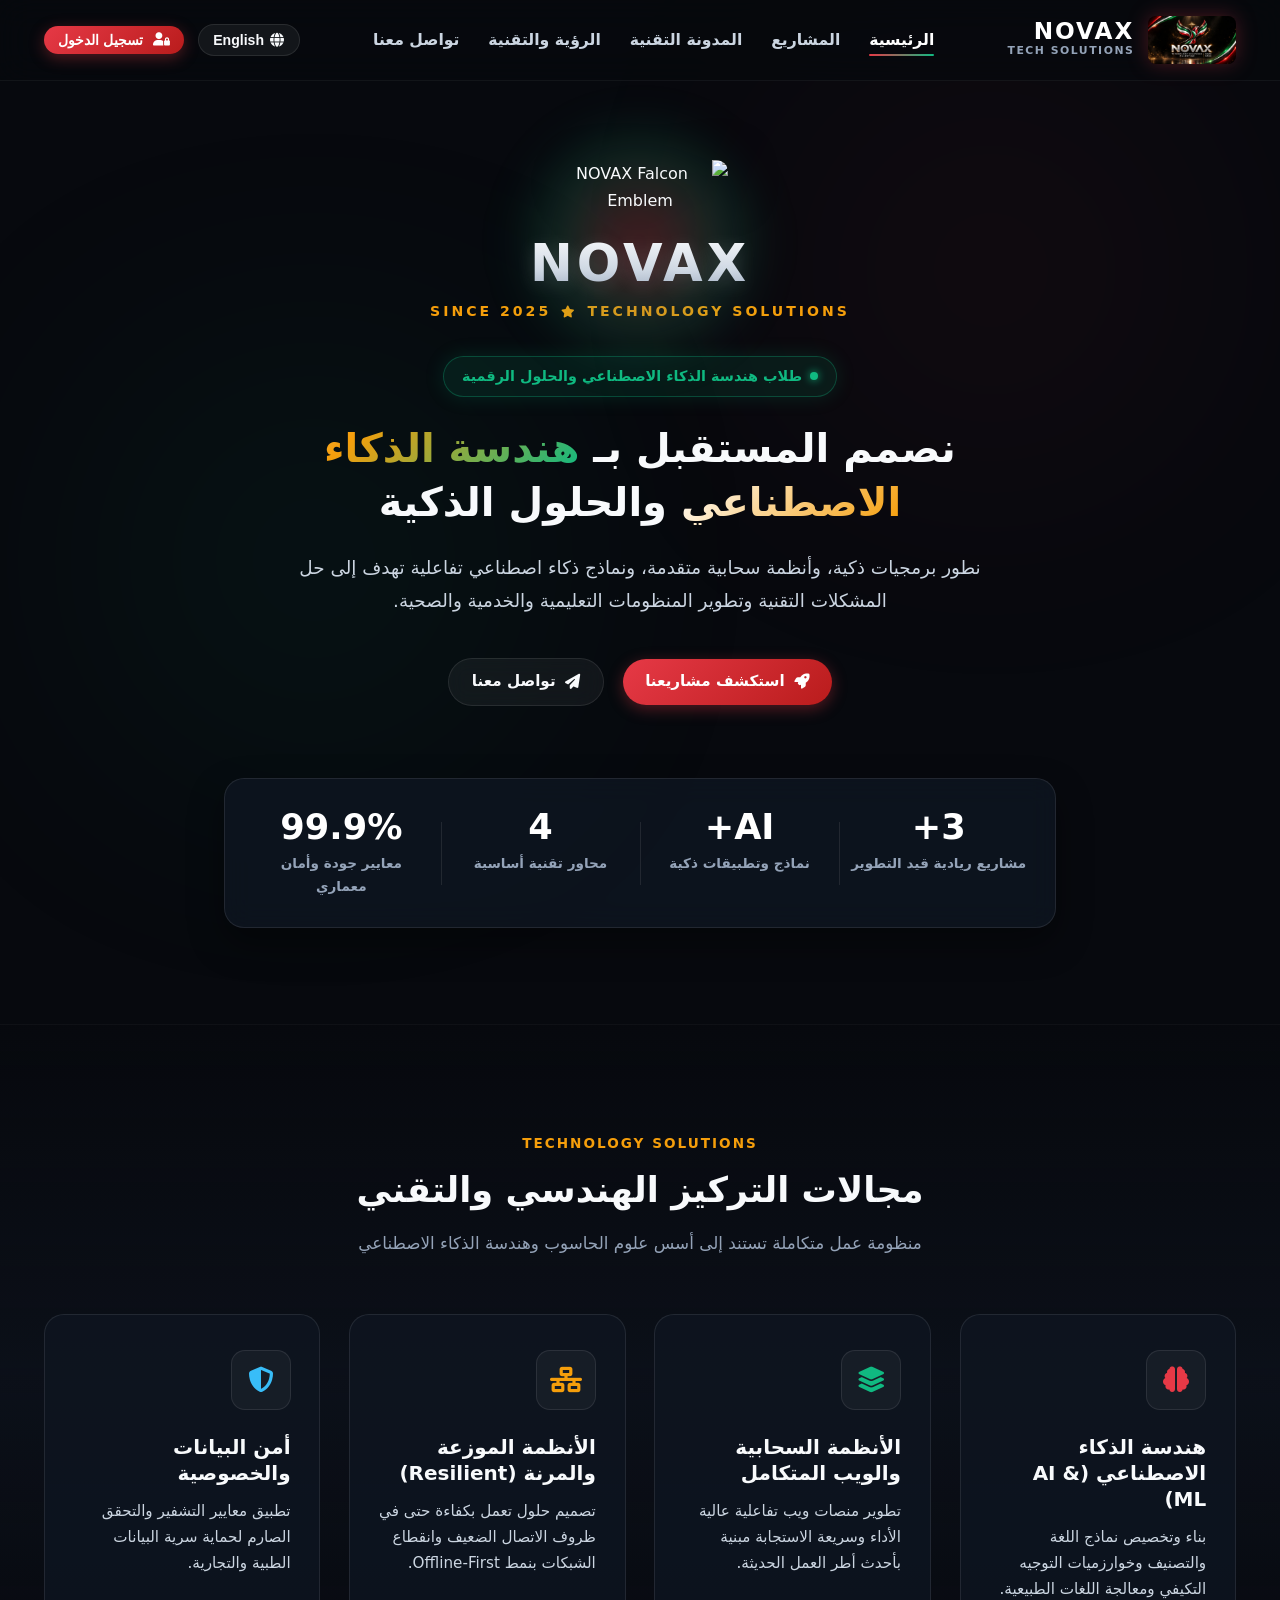
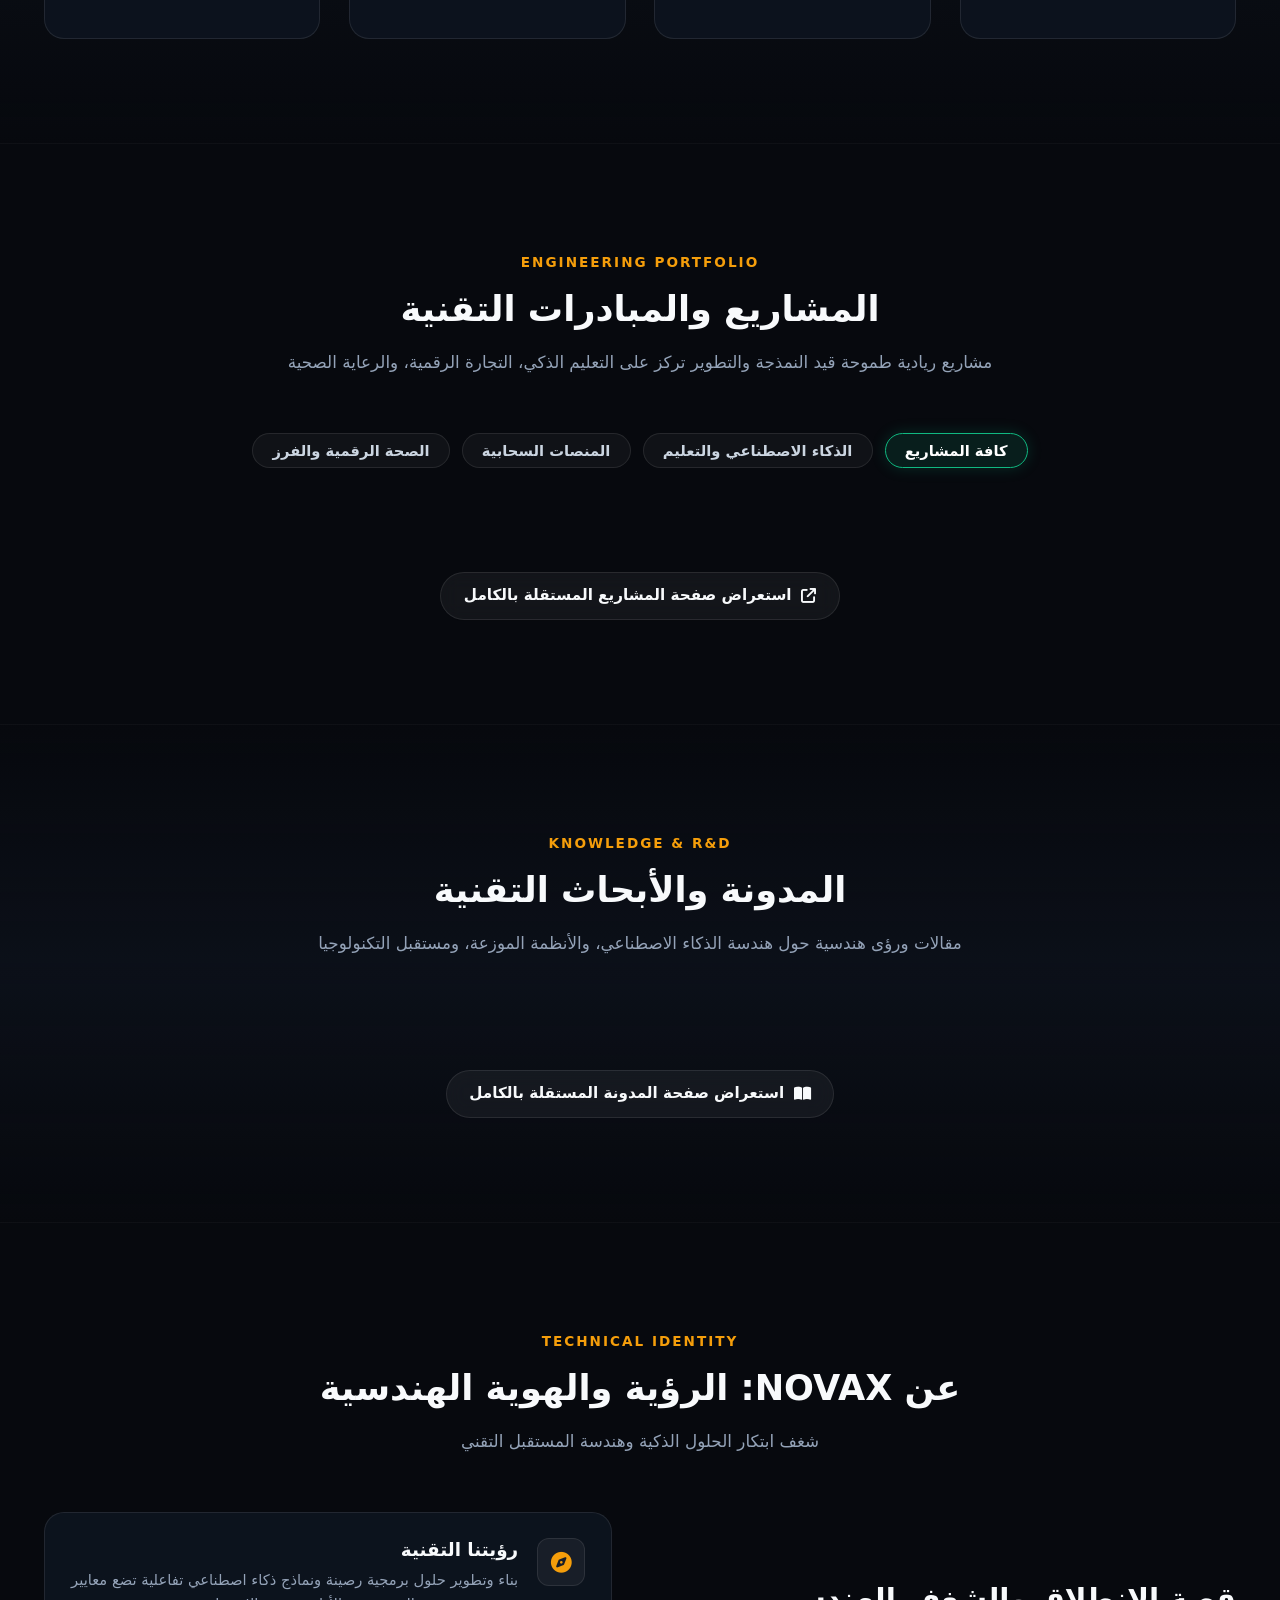
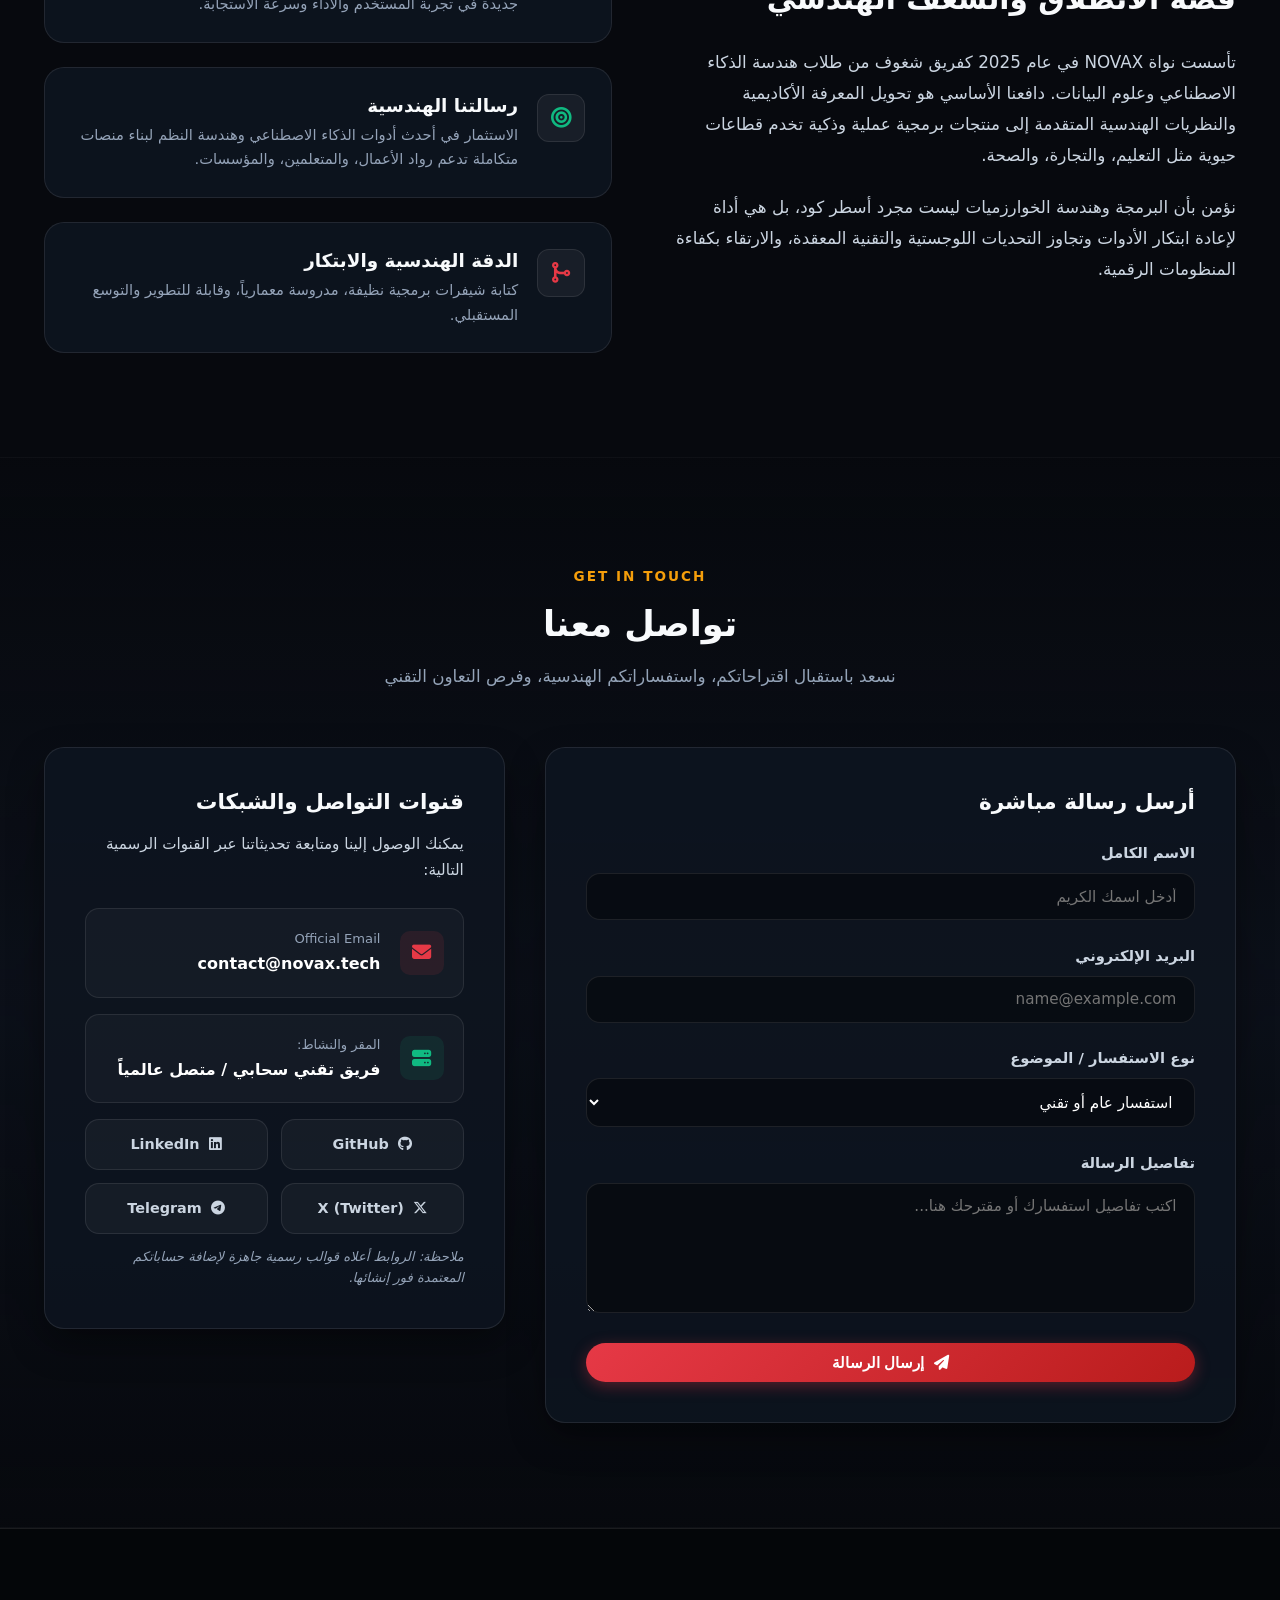
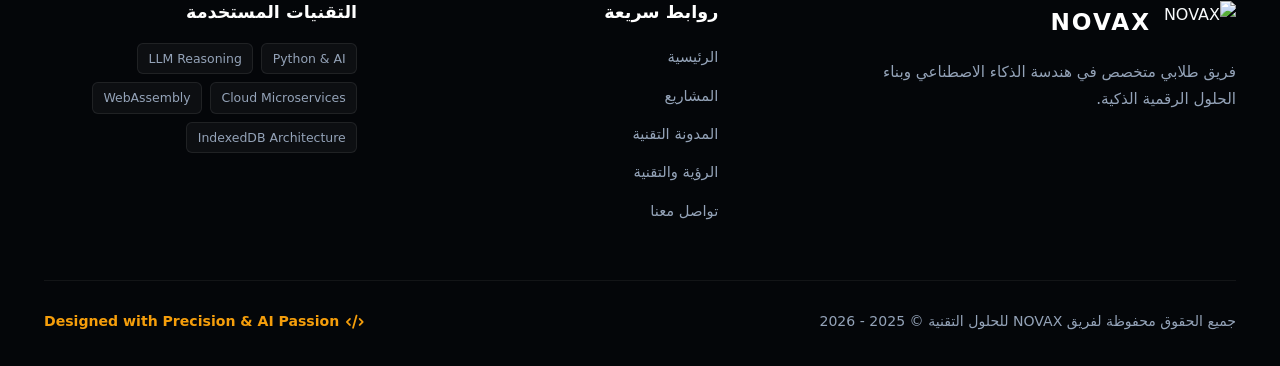
==== commit 8eaf4075: "Update index.html" ====
--- a/index.html
+++ b/index.html
@@ -6,8 +6,8 @@
     <title>NOVAX | Technology Solutions & Artificial Intelligence</title>
     
     <!-- Favicon containing the official NOVAX logo -->
-    <link rel="icon" type="image/png" href="assets/images/logo.png">
-    <link rel="apple-touch-icon" href="assets/images/logo.png">
+    <link rel="icon" type="image/png" href="logo.png">
+    <link rel="apple-touch-icon" href="logo.png">
 
     <!-- Google Fonts: Cairo & Inter -->
     <link rel="preconnect" href="https://fonts.googleapis.com">
@@ -34,7 +34,7 @@
         <div class="container header-content">
             <!-- Brand Logo & Name -->
             <a href="#home" class="brand-logo-link">
-                <img src="assets/images/logo.png" alt="NOVAX Official Logo" class="brand-logo-img">
+                <img src="logo.png" alt="NOVAX Official Logo" class="brand-logo-img">
                 <div class="brand-text-block">
                     <span class="brand-main-title">NOVAX</span>
                     <span class="brand-sub-title">TECH SOLUTIONS</span>
